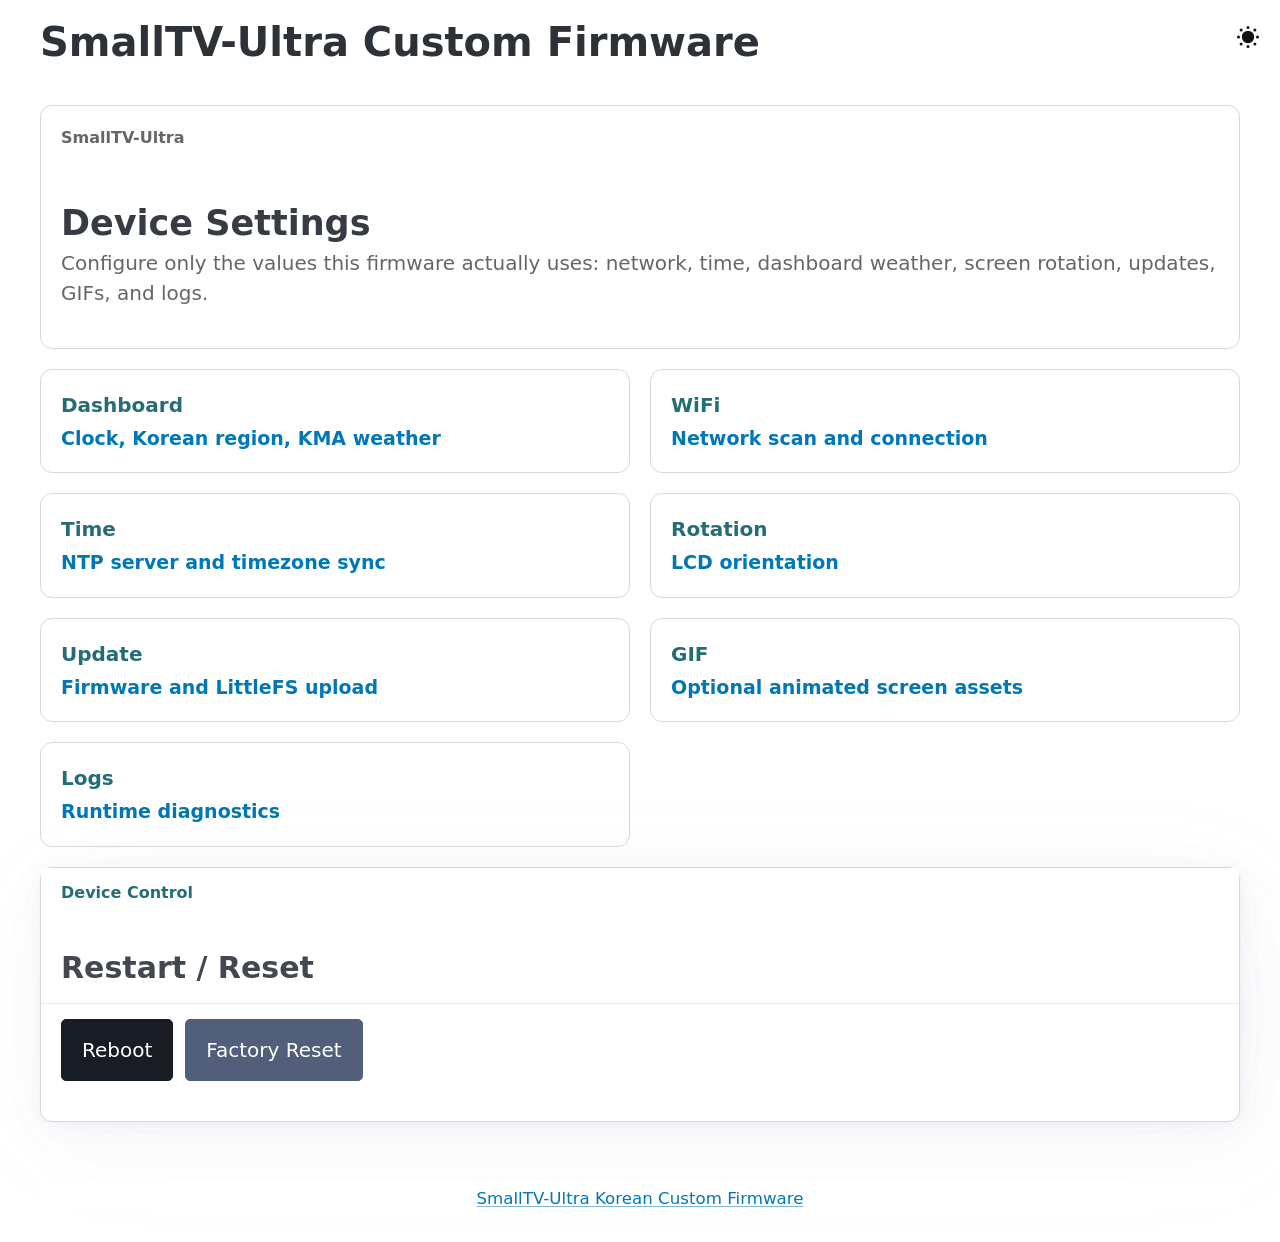
==== data/web/index.html @ e82dcaeb "Polish Korean weather firmware release" ====
<!doctype html>
<html lang="en">
  <head>
    <meta charset="UTF-8" />
    <meta name="viewport" content="width=device-width, initial-scale=1" />
    <title>SmallTV-Ultra Custom Firmware</title>
    <link rel="stylesheet" href="./css/pico.min.css?v=20260601c" />
    <link rel="stylesheet" href="./css/style.css?v=20260601c" />
    <script src="./js/alpinejs.min.js?v=20260601c" defer></script>
    <script src="./js/utils.js?v=20260601c"></script>
    <script src="./js/themeSwitcher.js?v=20260601c"></script>
    <script src="./js/rebootHandler.js?v=20260601c"></script>
    <script src="./js/main.js?v=20260601c"></script>
  </head>
  <body>
    <main class="container app-shell">
      <header id="header-placeholder"></header>

      <section class="settings-page">
        <div class="page-hero">
          <p class="eyebrow">SmallTV-Ultra</p>
          <h2>Device Settings</h2>
          <p>
            Configure only the values this firmware actually uses: network,
            time, dashboard weather, screen rotation, updates, GIFs, and logs.
          </p>
        </div>

        <div class="nav-grid">
          <a class="nav-card" href="./clock.html">
            <span>Dashboard</span>
            <strong>Clock, Korean region, KMA weather</strong>
          </a>
          <a class="nav-card" href="./wifi.html">
            <span>WiFi</span>
            <strong>Network scan and connection</strong>
          </a>
          <a class="nav-card" href="./ntp.html">
            <span>Time</span>
            <strong>NTP server and timezone sync</strong>
          </a>
          <a class="nav-card" href="./rotation.html">
            <span>Rotation</span>
            <strong>LCD orientation</strong>
          </a>
          <a class="nav-card" href="./update.html">
            <span>Update</span>
            <strong>Firmware and LittleFS upload</strong>
          </a>
          <a class="nav-card" href="./gif_upload.html">
            <span>GIF</span>
            <strong>Optional animated screen assets</strong>
          </a>
          <a class="nav-card" href="./logs.html">
            <span>Logs</span>
            <strong>Runtime diagnostics</strong>
          </a>
        </div>

        <article class="setting-card danger-card" x-data="rebootHandler()">
          <header class="card-heading">
            <div>
              <p class="eyebrow">Device Control</p>
              <h3>Restart / Reset</h3>
            </div>
          </header>
          <div class="action-row">
            <button
              class="contrast"
              x-bind:disabled="loading"
              x-on:click="reboot"
            >
              Reboot
            </button>
            <button
              class="secondary"
              x-bind:disabled="loading"
              x-on:click="factoryReset"
            >
              Factory Reset
            </button>
          </div>
          <p x-text="message"></p>
        </article>
      </section>

      <footer id="footer-placeholder"></footer>
    </main>
  </body>
</html>
---- data/web/css/pico.min.css ----
@charset "UTF-8";/*!
 * Pico CSS ✨ v2.1.1 (https://picocss.com)
 * Copyright 2019-2025 - Licensed under MIT
 */:host,:root{--pico-font-family-emoji:"Apple Color Emoji","Segoe UI Emoji","Segoe UI Symbol","Noto Color Emoji";--pico-font-family-sans-serif:system-ui,"Segoe UI",Roboto,Oxygen,Ubuntu,Cantarell,Helvetica,Arial,"Helvetica Neue",sans-serif,var(--pico-font-family-emoji);--pico-font-family-monospace:ui-monospace,SFMono-Regular,"SF Mono",Menlo,Consolas,"Liberation Mono",monospace,var(--pico-font-family-emoji);--pico-font-family:var(--pico-font-family-sans-serif);--pico-line-height:1.5;--pico-font-weight:400;--pico-font-size:100%;--pico-text-underline-offset:0.1rem;--pico-border-radius:0.25rem;--pico-border-width:0.0625rem;--pico-outline-width:0.125rem;--pico-transition:0.2s ease-in-out;--pico-spacing:1rem;--pico-typography-spacing-vertical:1rem;--pico-block-spacing-vertical:var(--pico-spacing);--pico-block-spacing-horizontal:var(--pico-spacing);--pico-grid-column-gap:var(--pico-spacing);--pico-grid-row-gap:var(--pico-spacing);--pico-form-element-spacing-vertical:0.75rem;--pico-form-element-spacing-horizontal:1rem;--pico-group-box-shadow:0 0 0 rgba(0, 0, 0, 0);--pico-group-box-shadow-focus-with-button:0 0 0 var(--pico-outline-width) var(--pico-primary-focus);--pico-group-box-shadow-focus-with-input:0 0 0 0.0625rem var(--pico-form-element-border-color);--pico-modal-overlay-backdrop-filter:blur(0.375rem);--pico-nav-element-spacing-vertical:1rem;--pico-nav-element-spacing-horizontal:0.5rem;--pico-nav-link-spacing-vertical:0.5rem;--pico-nav-link-spacing-horizontal:0.5rem;--pico-nav-breadcrumb-divider:">";--pico-icon-checkbox:url("data:image/svg+xml,%3Csvg xmlns='http://www.w3.org/2000/svg' width='24' height='24' viewBox='0 0 24 24' fill='none' stroke='rgb(255, 255, 255)' stroke-width='4' stroke-linecap='round' stroke-linejoin='round'%3E%3Cpolyline points='20 6 9 17 4 12'%3E%3C/polyline%3E%3C/svg%3E");--pico-icon-minus:url("data:image/svg+xml,%3Csvg xmlns='http://www.w3.org/2000/svg' width='24' height='24' viewBox='0 0 24 24' fill='none' stroke='rgb(255, 255, 255)' stroke-width='4' stroke-linecap='round' stroke-linejoin='round'%3E%3Cline x1='5' y1='12' x2='19' y2='12'%3E%3C/line%3E%3C/svg%3E");--pico-icon-chevron:url("data:image/svg+xml,%3Csvg xmlns='http://www.w3.org/2000/svg' width='24' height='24' viewBox='0 0 24 24' fill='none' stroke='rgb(136, 145, 164)' stroke-width='2' stroke-linecap='round' stroke-linejoin='round'%3E%3Cpolyline points='6 9 12 15 18 9'%3E%3C/polyline%3E%3C/svg%3E");--pico-icon-date:url("data:image/svg+xml,%3Csvg xmlns='http://www.w3.org/2000/svg' width='24' height='24' viewBox='0 0 24 24' fill='none' stroke='rgb(136, 145, 164)' stroke-width='2' stroke-linecap='round' stroke-linejoin='round'%3E%3Crect x='3' y='4' width='18' height='18' rx='2' ry='2'%3E%3C/rect%3E%3Cline x1='16' y1='2' x2='16' y2='6'%3E%3C/line%3E%3Cline x1='8' y1='2' x2='8' y2='6'%3E%3C/line%3E%3Cline x1='3' y1='10' x2='21' y2='10'%3E%3C/line%3E%3C/svg%3E");--pico-icon-time:url("data:image/svg+xml,%3Csvg xmlns='http://www.w3.org/2000/svg' width='24' height='24' viewBox='0 0 24 24' fill='none' stroke='rgb(136, 145, 164)' stroke-width='2' stroke-linecap='round' stroke-linejoin='round'%3E%3Ccircle cx='12' cy='12' r='10'%3E%3C/circle%3E%3Cpolyline points='12 6 12 12 16 14'%3E%3C/polyline%3E%3C/svg%3E");--pico-icon-search:url("data:image/svg+xml,%3Csvg xmlns='http://www.w3.org/2000/svg' width='24' height='24' viewBox='0 0 24 24' fill='none' stroke='rgb(136, 145, 164)' stroke-width='1.5' stroke-linecap='round' stroke-linejoin='round'%3E%3Ccircle cx='11' cy='11' r='8'%3E%3C/circle%3E%3Cline x1='21' y1='21' x2='16.65' y2='16.65'%3E%3C/line%3E%3C/svg%3E");--pico-icon-close:url("data:image/svg+xml,%3Csvg xmlns='http://www.w3.org/2000/svg' width='24' height='24' viewBox='0 0 24 24' fill='none' stroke='rgb(136, 145, 164)' stroke-width='3' stroke-linecap='round' stroke-linejoin='round'%3E%3Cline x1='18' y1='6' x2='6' y2='18'%3E%3C/line%3E%3Cline x1='6' y1='6' x2='18' y2='18'%3E%3C/line%3E%3C/svg%3E");--pico-icon-loading:url("data:image/svg+xml,%3Csvg fill='none' height='24' width='24' viewBox='0 0 24 24' xmlns='http://www.w3.org/2000/svg' %3E%3Cstyle%3E g %7B animation: rotate 2s linear infinite; transform-origin: center center; %7D circle %7B stroke-dasharray: 75,100; stroke-dashoffset: -5; animation: dash 1.5s ease-in-out infinite; stroke-linecap: round; %7D @keyframes rotate %7B 0%25 %7B transform: rotate(0deg); %7D 100%25 %7B transform: rotate(360deg); %7D %7D @keyframes dash %7B 0%25 %7B stroke-dasharray: 1,100; stroke-dashoffset: 0; %7D 50%25 %7B stroke-dasharray: 44.5,100; stroke-dashoffset: -17.5; %7D 100%25 %7B stroke-dasharray: 44.5,100; stroke-dashoffset: -62; %7D %7D %3C/style%3E%3Cg%3E%3Ccircle cx='12' cy='12' r='10' fill='none' stroke='rgb(136, 145, 164)' stroke-width='4' /%3E%3C/g%3E%3C/svg%3E")}@media (min-width:576px){:host,:root{--pico-font-size:106.25%}}@media (min-width:768px){:host,:root{--pico-font-size:112.5%}}@media (min-width:1024px){:host,:root{--pico-font-size:118.75%}}@media (min-width:1280px){:host,:root{--pico-font-size:125%}}@media (min-width:1536px){:host,:root{--pico-font-size:131.25%}}a{--pico-text-decoration:underline}a.contrast,a.secondary{--pico-text-decoration:underline}small{--pico-font-size:0.875em}h1,h2,h3,h4,h5,h6{--pico-font-weight:700}h1{--pico-font-size:2rem;--pico-line-height:1.125;--pico-typography-spacing-top:3rem}h2{--pico-font-size:1.75rem;--pico-line-height:1.15;--pico-typography-spacing-top:2.625rem}h3{--pico-font-size:1.5rem;--pico-line-height:1.175;--pico-typography-spacing-top:2.25rem}h4{--pico-font-size:1.25rem;--pico-line-height:1.2;--pico-typography-spacing-top:1.874rem}h5{--pico-font-size:1.125rem;--pico-line-height:1.225;--pico-typography-spacing-top:1.6875rem}h6{--pico-font-size:1rem;--pico-line-height:1.25;--pico-typography-spacing-top:1.5rem}tfoot td,tfoot th,thead td,thead th{--pico-font-weight:600;--pico-border-width:0.1875rem}code,kbd,pre,samp{--pico-font-family:var(--pico-font-family-monospace)}kbd{--pico-font-weight:bolder}:where(select,textarea),input:not([type=submit],[type=button],[type=reset],[type=checkbox],[type=radio],[type=file]){--pico-outline-width:0.0625rem}[type=search]{--pico-border-radius:5rem}[type=checkbox],[type=radio]{--pico-border-width:0.125rem}[type=checkbox][role=switch]{--pico-border-width:0.1875rem}details.dropdown summary:not([role=button]){--pico-outline-width:0.0625rem}nav details.dropdown summary:focus-visible{--pico-outline-width:0.125rem}[role=search]{--pico-border-radius:5rem}[role=group]:has(button.secondary:focus,[type=submit].secondary:focus,[type=button].secondary:focus,[role=button].secondary:focus),[role=search]:has(button.secondary:focus,[type=submit].secondary:focus,[type=button].secondary:focus,[role=button].secondary:focus){--pico-group-box-shadow-focus-with-button:0 0 0 var(--pico-outline-width) var(--pico-secondary-focus)}[role=group]:has(button.contrast:focus,[type=submit].contrast:focus,[type=button].contrast:focus,[role=button].contrast:focus),[role=search]:has(button.contrast:focus,[type=submit].contrast:focus,[type=button].contrast:focus,[role=button].contrast:focus){--pico-group-box-shadow-focus-with-button:0 0 0 var(--pico-outline-width) var(--pico-contrast-focus)}[role=group] [role=button],[role=group] [type=button],[role=group] [type=submit],[role=group] button,[role=search] [role=button],[role=search] [type=button],[role=search] [type=submit],[role=search] button{--pico-form-element-spacing-horizontal:2rem}details summary[role=button]:not(.outline)::after{filter:brightness(0) invert(1)}[aria-busy=true]:not(input,select,textarea):is(button,[type=submit],[type=button],[type=reset],[role=button]):not(.outline)::before{filter:brightness(0) invert(1)}:host(:not([data-theme=dark])),:root:not([data-theme=dark]),[data-theme=light]{color-scheme:light;--pico-background-color:#fff;--pico-color:#373c44;--pico-text-selection-color:rgba(2, 154, 232, 0.25);--pico-muted-color:#646b79;--pico-muted-border-color:rgb(231, 234, 239.5);--pico-primary:#0172ad;--pico-primary-background:#0172ad;--pico-primary-border:var(--pico-primary-background);--pico-primary-underline:rgba(1, 114, 173, 0.5);--pico-primary-hover:#015887;--pico-primary-hover-background:#02659a;--pico-primary-hover-border:var(--pico-primary-hover-background);--pico-primary-hover-underline:var(--pico-primary-hover);--pico-primary-focus:rgba(2, 154, 232, 0.5);--pico-primary-inverse:#fff;--pico-secondary:#5d6b89;--pico-secondary-background:#525f7a;--pico-secondary-border:var(--pico-secondary-background);--pico-secondary-underline:rgba(93, 107, 137, 0.5);--pico-secondary-hover:#48536b;--pico-secondary-hover-background:#48536b;--pico-secondary-hover-border:var(--pico-secondary-hover-background);--pico-secondary-hover-underline:var(--pico-secondary-hover);--pico-secondary-focus:rgba(93, 107, 137, 0.25);--pico-secondary-inverse:#fff;--pico-contrast:#181c25;--pico-contrast-background:#181c25;--pico-contrast-border:var(--pico-contrast-background);--pico-contrast-underline:rgba(24, 28, 37, 0.5);--pico-contrast-hover:#000;--pico-contrast-hover-background:#000;--pico-contrast-hover-border:var(--pico-contrast-hover-background);--pico-contrast-hover-underline:var(--pico-secondary-hover);--pico-contrast-focus:rgba(93, 107, 137, 0.25);--pico-contrast-inverse:#fff;--pico-box-shadow:0.0145rem 0.029rem 0.174rem rgba(129, 145, 181, 0.01698),0.0335rem 0.067rem 0.402rem rgba(129, 145, 181, 0.024),0.0625rem 0.125rem 0.75rem rgba(129, 145, 181, 0.03),0.1125rem 0.225rem 1.35rem rgba(129, 145, 181, 0.036),0.2085rem 0.417rem 2.502rem rgba(129, 145, 181, 0.04302),0.5rem 1rem 6rem rgba(129, 145, 181, 0.06),0 0 0 0.0625rem rgba(129, 145, 181, 0.015);--pico-h1-color:#2d3138;--pico-h2-color:#373c44;--pico-h3-color:#424751;--pico-h4-color:#4d535e;--pico-h5-color:#5c6370;--pico-h6-color:#646b79;--pico-mark-background-color:rgb(252.5, 230.5, 191.5);--pico-mark-color:#0f1114;--pico-ins-color:rgb(28.5, 105.5, 84);--pico-del-color:rgb(136, 56.5, 53);--pico-blockquote-border-color:var(--pico-muted-border-color);--pico-blockquote-footer-color:var(--pico-muted-color);--pico-button-box-shadow:0 0 0 rgba(0, 0, 0, 0);--pico-button-hover-box-shadow:0 0 0 rgba(0, 0, 0, 0);--pico-table-border-color:var(--pico-muted-border-color);--pico-table-row-stripped-background-color:rgba(111, 120, 135, 0.0375);--pico-code-background-color:rgb(243, 244.5, 246.75);--pico-code-color:#646b79;--pico-code-kbd-background-color:var(--pico-color);--pico-code-kbd-color:var(--pico-background-color);--pico-form-element-background-color:rgb(251, 251.5, 252.25);--pico-form-element-selected-background-color:#dfe3eb;--pico-form-element-border-color:#cfd5e2;--pico-form-element-color:#23262c;--pico-form-element-placeholder-color:var(--pico-muted-color);--pico-form-element-active-background-color:#fff;--pico-form-element-active-border-color:var(--pico-primary-border);--pico-form-element-focus-color:var(--pico-primary-border);--pico-form-element-disabled-opacity:0.5;--pico-form-element-invalid-border-color:rgb(183.5, 105.5, 106.5);--pico-form-element-invalid-active-border-color:rgb(200.25, 79.25, 72.25);--pico-form-element-invalid-focus-color:var(--pico-form-element-invalid-active-border-color);--pico-form-element-valid-border-color:rgb(76, 154.5, 137.5);--pico-form-element-valid-active-border-color:rgb(39, 152.75, 118.75);--pico-form-element-valid-focus-color:var(--pico-form-element-valid-active-border-color);--pico-switch-background-color:#bfc7d9;--pico-switch-checked-background-color:var(--pico-primary-background);--pico-switch-color:#fff;--pico-switch-thumb-box-shadow:0 0 0 rgba(0, 0, 0, 0);--pico-range-border-color:#dfe3eb;--pico-range-active-border-color:#bfc7d9;--pico-range-thumb-border-color:var(--pico-background-color);--pico-range-thumb-color:var(--pico-secondary-background);--pico-range-thumb-active-color:var(--pico-primary-background);--pico-accordion-border-color:var(--pico-muted-border-color);--pico-accordion-active-summary-color:var(--pico-primary-hover);--pico-accordion-close-summary-color:var(--pico-color);--pico-accordion-open-summary-color:var(--pico-muted-color);--pico-card-background-color:var(--pico-background-color);--pico-card-border-color:var(--pico-muted-border-color);--pico-card-box-shadow:var(--pico-box-shadow);--pico-card-sectioning-background-color:rgb(251, 251.5, 252.25);--pico-dropdown-background-color:#fff;--pico-dropdown-border-color:#eff1f4;--pico-dropdown-box-shadow:var(--pico-box-shadow);--pico-dropdown-color:var(--pico-color);--pico-dropdown-hover-background-color:#eff1f4;--pico-loading-spinner-opacity:0.5;--pico-modal-overlay-background-color:rgba(232, 234, 237, 0.75);--pico-progress-background-color:#dfe3eb;--pico-progress-color:var(--pico-primary-background);--pico-tooltip-background-color:var(--pico-contrast-background);--pico-tooltip-color:var(--pico-contrast-inverse);--pico-icon-valid:url("data:image/svg+xml,%3Csvg xmlns='http://www.w3.org/2000/svg' width='24' height='24' viewBox='0 0 24 24' fill='none' stroke='rgb(76, 154.5, 137.5)' stroke-width='2' stroke-linecap='round' stroke-linejoin='round'%3E%3Cpolyline points='20 6 9 17 4 12'%3E%3C/polyline%3E%3C/svg%3E");--pico-icon-invalid:url("data:image/svg+xml,%3Csvg xmlns='http://www.w3.org/2000/svg' width='24' height='24' viewBox='0 0 24 24' fill='none' stroke='rgb(200.25, 79.25, 72.25)' stroke-width='2' stroke-linecap='round' stroke-linejoin='round'%3E%3Ccircle cx='12' cy='12' r='10'%3E%3C/circle%3E%3Cline x1='12' y1='8' x2='12' y2='12'%3E%3C/line%3E%3Cline x1='12' y1='16' x2='12.01' y2='16'%3E%3C/line%3E%3C/svg%3E")}:host(:not([data-theme=dark])) input:is([type=submit],[type=button],[type=reset],[type=checkbox],[type=radio],[type=file]),:root:not([data-theme=dark]) input:is([type=submit],[type=button],[type=reset],[type=checkbox],[type=radio],[type=file]),[data-theme=light] input:is([type=submit],[type=button],[type=reset],[type=checkbox],[type=radio],[type=file]){--pico-form-element-focus-color:var(--pico-primary-focus)}@media only screen and (prefers-color-scheme:dark){:host(:not([data-theme])),:root:not([data-theme]){color-scheme:dark;--pico-background-color:rgb(19, 22.5, 30.5);--pico-color:#c2c7d0;--pico-text-selection-color:rgba(1, 170, 255, 0.1875);--pico-muted-color:#7b8495;--pico-muted-border-color:#202632;--pico-primary:#01aaff;--pico-primary-background:#0172ad;--pico-primary-border:var(--pico-primary-background);--pico-primary-underline:rgba(1, 170, 255, 0.5);--pico-primary-hover:#79c0ff;--pico-primary-hover-background:#017fc0;--pico-primary-hover-border:var(--pico-primary-hover-background);--pico-primary-hover-underline:var(--pico-primary-hover);--pico-primary-focus:rgba(1, 170, 255, 0.375);--pico-primary-inverse:#fff;--pico-secondary:#969eaf;--pico-secondary-background:#525f7a;--pico-secondary-border:var(--pico-secondary-background);--pico-secondary-underline:rgba(150, 158, 175, 0.5);--pico-secondary-hover:#b3b9c5;--pico-secondary-hover-background:#5d6b89;--pico-secondary-hover-border:var(--pico-secondary-hover-background);--pico-secondary-hover-underline:var(--pico-secondary-hover);--pico-secondary-focus:rgba(144, 158, 190, 0.25);--pico-secondary-inverse:#fff;--pico-contrast:#dfe3eb;--pico-contrast-background:#eff1f4;--pico-contrast-border:var(--pico-contrast-background);--pico-contrast-underline:rgba(223, 227, 235, 0.5);--pico-contrast-hover:#fff;--pico-contrast-hover-background:#fff;--pico-contrast-hover-border:var(--pico-contrast-hover-background);--pico-contrast-hover-underline:var(--pico-contrast-hover);--pico-contrast-focus:rgba(207, 213, 226, 0.25);--pico-contrast-inverse:#000;--pico-box-shadow:0.0145rem 0.029rem 0.174rem rgba(7, 8.5, 12, 0.01698),0.0335rem 0.067rem 0.402rem rgba(7, 8.5, 12, 0.024),0.0625rem 0.125rem 0.75rem rgba(7, 8.5, 12, 0.03),0.1125rem 0.225rem 1.35rem rgba(7, 8.5, 12, 0.036),0.2085rem 0.417rem 2.502rem rgba(7, 8.5, 12, 0.04302),0.5rem 1rem 6rem rgba(7, 8.5, 12, 0.06),0 0 0 0.0625rem rgba(7, 8.5, 12, 0.015);--pico-h1-color:#f0f1f3;--pico-h2-color:#e0e3e7;--pico-h3-color:#c2c7d0;--pico-h4-color:#b3b9c5;--pico-h5-color:#a4acba;--pico-h6-color:#8891a4;--pico-mark-background-color:#014063;--pico-mark-color:#fff;--pico-ins-color:#62af9a;--pico-del-color:rgb(205.5, 126, 123);--pico-blockquote-border-color:var(--pico-muted-border-color);--pico-blockquote-footer-color:var(--pico-muted-color);--pico-button-box-shadow:0 0 0 rgba(0, 0, 0, 0);--pico-button-hover-box-shadow:0 0 0 rgba(0, 0, 0, 0);--pico-table-border-color:var(--pico-muted-border-color);--pico-table-row-stripped-background-color:rgba(111, 120, 135, 0.0375);--pico-code-background-color:rgb(26, 30.5, 40.25);--pico-code-color:#8891a4;--pico-code-kbd-background-color:var(--pico-color);--pico-code-kbd-color:var(--pico-background-color);--pico-form-element-background-color:rgb(28, 33, 43.5);--pico-form-element-selected-background-color:#2a3140;--pico-form-element-border-color:#2a3140;--pico-form-element-color:#e0e3e7;--pico-form-element-placeholder-color:#8891a4;--pico-form-element-active-background-color:rgb(26, 30.5, 40.25);--pico-form-element-active-border-color:var(--pico-primary-border);--pico-form-element-focus-color:var(--pico-primary-border);--pico-form-element-disabled-opacity:0.5;--pico-form-element-invalid-border-color:rgb(149.5, 74, 80);--pico-form-element-invalid-active-border-color:rgb(183.25, 63.5, 59);--pico-form-element-invalid-focus-color:var(--pico-form-element-invalid-active-border-color);--pico-form-element-valid-border-color:#2a7b6f;--pico-form-element-valid-active-border-color:rgb(22, 137, 105.5);--pico-form-element-valid-focus-color:var(--pico-form-element-valid-active-border-color);--pico-switch-background-color:#333c4e;--pico-switch-checked-background-color:var(--pico-primary-background);--pico-switch-color:#fff;--pico-switch-thumb-box-shadow:0 0 0 rgba(0, 0, 0, 0);--pico-range-border-color:#202632;--pico-range-active-border-color:#2a3140;--pico-range-thumb-border-color:var(--pico-background-color);--pico-range-thumb-color:var(--pico-secondary-background);--pico-range-thumb-active-color:var(--pico-primary-background);--pico-accordion-border-color:var(--pico-muted-border-color);--pico-accordion-active-summary-color:var(--pico-primary-hover);--pico-accordion-close-summary-color:var(--pico-color);--pico-accordion-open-summary-color:var(--pico-muted-color);--pico-card-background-color:#181c25;--pico-card-border-color:var(--pico-card-background-color);--pico-card-box-shadow:var(--pico-box-shadow);--pico-card-sectioning-background-color:rgb(26, 30.5, 40.25);--pico-dropdown-background-color:#181c25;--pico-dropdown-border-color:#202632;--pico-dropdown-box-shadow:var(--pico-box-shadow);--pico-dropdown-color:var(--pico-color);--pico-dropdown-hover-background-color:#202632;--pico-loading-spinner-opacity:0.5;--pico-modal-overlay-background-color:rgba(7.5, 8.5, 10, 0.75);--pico-progress-background-color:#202632;--pico-progress-color:var(--pico-primary-background);--pico-tooltip-background-color:var(--pico-contrast-background);--pico-tooltip-color:var(--pico-contrast-inverse);--pico-icon-valid:url("data:image/svg+xml,%3Csvg xmlns='http://www.w3.org/2000/svg' width='24' height='24' viewBox='0 0 24 24' fill='none' stroke='rgb(42, 123, 111)' stroke-width='2' stroke-linecap='round' stroke-linejoin='round'%3E%3Cpolyline points='20 6 9 17 4 12'%3E%3C/polyline%3E%3C/svg%3E");--pico-icon-invalid:url("data:image/svg+xml,%3Csvg xmlns='http://www.w3.org/2000/svg' width='24' height='24' viewBox='0 0 24 24' fill='none' stroke='rgb(149.5, 74, 80)' stroke-width='2' stroke-linecap='round' stroke-linejoin='round'%3E%3Ccircle cx='12' cy='12' r='10'%3E%3C/circle%3E%3Cline x1='12' y1='8' x2='12' y2='12'%3E%3C/line%3E%3Cline x1='12' y1='16' x2='12.01' y2='16'%3E%3C/line%3E%3C/svg%3E")}:host(:not([data-theme])) input:is([type=submit],[type=button],[type=reset],[type=checkbox],[type=radio],[type=file]),:root:not([data-theme]) input:is([type=submit],[type=button],[type=reset],[type=checkbox],[type=radio],[type=file]){--pico-form-element-focus-color:var(--pico-primary-focus)}:host(:not([data-theme])) details summary[role=button].contrast:not(.outline)::after,:root:not([data-theme]) details summary[role=button].contrast:not(.outline)::after{filter:brightness(0)}:host(:not([data-theme])) [aria-busy=true]:not(input,select,textarea).contrast:is(button,[type=submit],[type=button],[type=reset],[role=button]):not(.outline)::before,:root:not([data-theme]) [aria-busy=true]:not(input,select,textarea).contrast:is(button,[type=submit],[type=button],[type=reset],[role=button]):not(.outline)::before{filter:brightness(0)}}[data-theme=dark]{color-scheme:dark;--pico-background-color:rgb(19, 22.5, 30.5);--pico-color:#c2c7d0;--pico-text-selection-color:rgba(1, 170, 255, 0.1875);--pico-muted-color:#7b8495;--pico-muted-border-color:#202632;--pico-primary:#01aaff;--pico-primary-background:#0172ad;--pico-primary-border:var(--pico-primary-background);--pico-primary-underline:rgba(1, 170, 255, 0.5);--pico-primary-hover:#79c0ff;--pico-primary-hover-background:#017fc0;--pico-primary-hover-border:var(--pico-primary-hover-background);--pico-primary-hover-underline:var(--pico-primary-hover);--pico-primary-focus:rgba(1, 170, 255, 0.375);--pico-primary-inverse:#fff;--pico-secondary:#969eaf;--pico-secondary-background:#525f7a;--pico-secondary-border:var(--pico-secondary-background);--pico-secondary-underline:rgba(150, 158, 175, 0.5);--pico-secondary-hover:#b3b9c5;--pico-secondary-hover-background:#5d6b89;--pico-secondary-hover-border:var(--pico-secondary-hover-background);--pico-secondary-hover-underline:var(--pico-secondary-hover);--pico-secondary-focus:rgba(144, 158, 190, 0.25);--pico-secondary-inverse:#fff;--pico-contrast:#dfe3eb;--pico-contrast-background:#eff1f4;--pico-contrast-border:var(--pico-contrast-background);--pico-contrast-underline:rgba(223, 227, 235, 0.5);--pico-contrast-hover:#fff;--pico-contrast-hover-background:#fff;--pico-contrast-hover-border:var(--pico-contrast-hover-background);--pico-contrast-hover-underline:var(--pico-contrast-hover);--pico-contrast-focus:rgba(207, 213, 226, 0.25);--pico-contrast-inverse:#000;--pico-box-shadow:0.0145rem 0.029rem 0.174rem rgba(7, 8.5, 12, 0.01698),0.0335rem 0.067rem 0.402rem rgba(7, 8.5, 12, 0.024),0.0625rem 0.125rem 0.75rem rgba(7, 8.5, 12, 0.03),0.1125rem 0.225rem 1.35rem rgba(7, 8.5, 12, 0.036),0.2085rem 0.417rem 2.502rem rgba(7, 8.5, 12, 0.04302),0.5rem 1rem 6rem rgba(7, 8.5, 12, 0.06),0 0 0 0.0625rem rgba(7, 8.5, 12, 0.015);--pico-h1-color:#f0f1f3;--pico-h2-color:#e0e3e7;--pico-h3-color:#c2c7d0;--pico-h4-color:#b3b9c5;--pico-h5-color:#a4acba;--pico-h6-color:#8891a4;--pico-mark-background-color:#014063;--pico-mark-color:#fff;--pico-ins-color:#62af9a;--pico-del-color:rgb(205.5, 126, 123);--pico-blockquote-border-color:var(--pico-muted-border-color);--pico-blockquote-footer-color:var(--pico-muted-color);--pico-button-box-shadow:0 0 0 rgba(0, 0, 0, 0);--pico-button-hover-box-shadow:0 0 0 rgba(0, 0, 0, 0);--pico-table-border-color:var(--pico-muted-border-color);--pico-table-row-stripped-background-color:rgba(111, 120, 135, 0.0375);--pico-code-background-color:rgb(26, 30.5, 40.25);--pico-code-color:#8891a4;--pico-code-kbd-background-color:var(--pico-color);--pico-code-kbd-color:var(--pico-background-color);--pico-form-element-background-color:rgb(28, 33, 43.5);--pico-form-element-selected-background-color:#2a3140;--pico-form-element-border-color:#2a3140;--pico-form-element-color:#e0e3e7;--pico-form-element-placeholder-color:#8891a4;--pico-form-element-active-background-color:rgb(26, 30.5, 40.25);--pico-form-element-active-border-color:var(--pico-primary-border);--pico-form-element-focus-color:var(--pico-primary-border);--pico-form-element-disabled-opacity:0.5;--pico-form-element-invalid-border-color:rgb(149.5, 74, 80);--pico-form-element-invalid-active-border-color:rgb(183.25, 63.5, 59);--pico-form-element-invalid-focus-color:var(--pico-form-element-invalid-active-border-color);--pico-form-element-valid-border-color:#2a7b6f;--pico-form-element-valid-active-border-color:rgb(22, 137, 105.5);--pico-form-element-valid-focus-color:var(--pico-form-element-valid-active-border-color);--pico-switch-background-color:#333c4e;--pico-switch-checked-background-color:var(--pico-primary-background);--pico-switch-color:#fff;--pico-switch-thumb-box-shadow:0 0 0 rgba(0, 0, 0, 0);--pico-range-border-color:#202632;--pico-range-active-border-color:#2a3140;--pico-range-thumb-border-color:var(--pico-background-color);--pico-range-thumb-color:var(--pico-secondary-background);--pico-range-thumb-active-color:var(--pico-primary-background);--pico-accordion-border-color:var(--pico-muted-border-color);--pico-accordion-active-summary-color:var(--pico-primary-hover);--pico-accordion-close-summary-color:var(--pico-color);--pico-accordion-open-summary-color:var(--pico-muted-color);--pico-card-background-color:#181c25;--pico-card-border-color:var(--pico-card-background-color);--pico-card-box-shadow:var(--pico-box-shadow);--pico-card-sectioning-background-color:rgb(26, 30.5, 40.25);--pico-dropdown-background-color:#181c25;--pico-dropdown-border-color:#202632;--pico-dropdown-box-shadow:var(--pico-box-shadow);--pico-dropdown-color:var(--pico-color);--pico-dropdown-hover-background-color:#202632;--pico-loading-spinner-opacity:0.5;--pico-modal-overlay-background-color:rgba(7.5, 8.5, 10, 0.75);--pico-progress-background-color:#202632;--pico-progress-color:var(--pico-primary-background);--pico-tooltip-background-color:var(--pico-contrast-background);--pico-tooltip-color:var(--pico-contrast-inverse);--pico-icon-valid:url("data:image/svg+xml,%3Csvg xmlns='http://www.w3.org/2000/svg' width='24' height='24' viewBox='0 0 24 24' fill='none' stroke='rgb(42, 123, 111)' stroke-width='2' stroke-linecap='round' stroke-linejoin='round'%3E%3Cpolyline points='20 6 9 17 4 12'%3E%3C/polyline%3E%3C/svg%3E");--pico-icon-invalid:url("data:image/svg+xml,%3Csvg xmlns='http://www.w3.org/2000/svg' width='24' height='24' viewBox='0 0 24 24' fill='none' stroke='rgb(149.5, 74, 80)' stroke-width='2' stroke-linecap='round' stroke-linejoin='round'%3E%3Ccircle cx='12' cy='12' r='10'%3E%3C/circle%3E%3Cline x1='12' y1='8' x2='12' y2='12'%3E%3C/line%3E%3Cline x1='12' y1='16' x2='12.01' y2='16'%3E%3C/line%3E%3C/svg%3E")}[data-theme=dark] input:is([type=submit],[type=button],[type=reset],[type=checkbox],[type=radio],[type=file]){--pico-form-element-focus-color:var(--pico-primary-focus)}[data-theme=dark] details summary[role=button].contrast:not(.outline)::after{filter:brightness(0)}[data-theme=dark] [aria-busy=true]:not(input,select,textarea).contrast:is(button,[type=submit],[type=button],[type=reset],[role=button]):not(.outline)::before{filter:brightness(0)}[type=checkbox],[type=radio],[type=range],progress{accent-color:var(--pico-primary)}*,::after,::before{box-sizing:border-box;background-repeat:no-repeat}::after,::before{text-decoration:inherit;vertical-align:inherit}:where(:host),:where(:root){-webkit-tap-highlight-color:transparent;-webkit-text-size-adjust:100%;-moz-text-size-adjust:100%;text-size-adjust:100%;background-color:var(--pico-background-color);color:var(--pico-color);font-weight:var(--pico-font-weight);font-size:var(--pico-font-size);line-height:var(--pico-line-height);font-family:var(--pico-font-family);text-underline-offset:var(--pico-text-underline-offset);text-rendering:optimizeLegibility;overflow-wrap:break-word;-moz-tab-size:4;-o-tab-size:4;tab-size:4}body{width:100%;margin:0}main{display:block}body>footer,body>header,body>main{padding-block:var(--pico-block-spacing-vertical)}section{margin-bottom:var(--pico-block-spacing-vertical)}.container,.container-fluid{width:100%;margin-right:auto;margin-left:auto;padding-right:var(--pico-spacing);padding-left:var(--pico-spacing)}@media (min-width:576px){.container{max-width:510px;padding-right:0;padding-left:0}}@media (min-width:768px){.container{max-width:700px}}@media (min-width:1024px){.container{max-width:950px}}@media (min-width:1280px){.container{max-width:1200px}}@media (min-width:1536px){.container{max-width:1450px}}.grid{grid-column-gap:var(--pico-grid-column-gap);grid-row-gap:var(--pico-grid-row-gap);display:grid;grid-template-columns:1fr}@media (min-width:768px){.grid{grid-template-columns:repeat(auto-fit,minmax(0%,1fr))}}.grid>*{min-width:0}.overflow-auto{overflow:auto}b,strong{font-weight:bolder}sub,sup{position:relative;font-size:.75em;line-height:0;vertical-align:baseline}sub{bottom:-.25em}sup{top:-.5em}address,blockquote,dl,ol,p,pre,table,ul{margin-top:0;margin-bottom:var(--pico-typography-spacing-vertical);color:var(--pico-color);font-style:normal;font-weight:var(--pico-font-weight)}h1,h2,h3,h4,h5,h6{margin-top:0;margin-bottom:var(--pico-typography-spacing-vertical);color:var(--pico-color);font-weight:var(--pico-font-weight);font-size:var(--pico-font-size);line-height:var(--pico-line-height);font-family:var(--pico-font-family)}h1{--pico-color:var(--pico-h1-color)}h2{--pico-color:var(--pico-h2-color)}h3{--pico-color:var(--pico-h3-color)}h4{--pico-color:var(--pico-h4-color)}h5{--pico-color:var(--pico-h5-color)}h6{--pico-color:var(--pico-h6-color)}:where(article,address,blockquote,dl,figure,form,ol,p,pre,table,ul)~:is(h1,h2,h3,h4,h5,h6){margin-top:var(--pico-typography-spacing-top)}p{margin-bottom:var(--pico-typography-spacing-vertical)}hgroup{margin-bottom:var(--pico-typography-spacing-vertical)}hgroup>*{margin-top:0;margin-bottom:0}hgroup>:not(:first-child):last-child{--pico-color:var(--pico-muted-color);--pico-font-weight:unset;font-size:1rem}:where(ol,ul) li{margin-bottom:calc(var(--pico-typography-spacing-vertical) * .25)}:where(dl,ol,ul) :where(dl,ol,ul){margin:0;margin-top:calc(var(--pico-typography-spacing-vertical) * .25)}ul li{list-style:square}mark{padding:.125rem .25rem;background-color:var(--pico-mark-background-color);color:var(--pico-mark-color);vertical-align:baseline}blockquote{display:block;margin:var(--pico-typography-spacing-vertical) 0;padding:var(--pico-spacing);border-right:none;border-left:.25rem solid var(--pico-blockquote-border-color);border-inline-start:0.25rem solid var(--pico-blockquote-border-color);border-inline-end:none}blockquote footer{margin-top:calc(var(--pico-typography-spacing-vertical) * .5);color:var(--pico-blockquote-footer-color)}abbr[title]{border-bottom:1px dotted;text-decoration:none;cursor:help}ins{color:var(--pico-ins-color);text-decoration:none}del{color:var(--pico-del-color)}::-moz-selection{background-color:var(--pico-text-selection-color)}::selection{background-color:var(--pico-text-selection-color)}:where(a:not([role=button])),[role=link]{--pico-color:var(--pico-primary);--pico-background-color:transparent;--pico-underline:var(--pico-primary-underline);outline:0;background-color:var(--pico-background-color);color:var(--pico-color);-webkit-text-decoration:var(--pico-text-decoration);text-decoration:var(--pico-text-decoration);text-decoration-color:var(--pico-underline);text-underline-offset:0.125em;transition:background-color var(--pico-transition),color var(--pico-transition),box-shadow var(--pico-transition),-webkit-text-decoration var(--pico-transition);transition:background-color var(--pico-transition),color var(--pico-transition),text-decoration var(--pico-transition),box-shadow var(--pico-transition);transition:background-color var(--pico-transition),color var(--pico-transition),text-decoration var(--pico-transition),box-shadow var(--pico-transition),-webkit-text-decoration var(--pico-transition)}:where(a:not([role=button])):is([aria-current]:not([aria-current=false]),:hover,:active,:focus),[role=link]:is([aria-current]:not([aria-current=false]),:hover,:active,:focus){--pico-color:var(--pico-primary-hover);--pico-underline:var(--pico-primary-hover-underline);--pico-text-decoration:underline}:where(a:not([role=button])):focus-visible,[role=link]:focus-visible{box-shadow:0 0 0 var(--pico-outline-width) var(--pico-primary-focus)}:where(a:not([role=button])).secondary,[role=link].secondary{--pico-color:var(--pico-secondary);--pico-underline:var(--pico-secondary-underline)}:where(a:not([role=button])).secondary:is([aria-current]:not([aria-current=false]),:hover,:active,:focus),[role=link].secondary:is([aria-current]:not([aria-current=false]),:hover,:active,:focus){--pico-color:var(--pico-secondary-hover);--pico-underline:var(--pico-secondary-hover-underline)}:where(a:not([role=button])).contrast,[role=link].contrast{--pico-color:var(--pico-contrast);--pico-underline:var(--pico-contrast-underline)}:where(a:not([role=button])).contrast:is([aria-current]:not([aria-current=false]),:hover,:active,:focus),[role=link].contrast:is([aria-current]:not([aria-current=false]),:hover,:active,:focus){--pico-color:var(--pico-contrast-hover);--pico-underline:var(--pico-contrast-hover-underline)}a[role=button]{display:inline-block}button{margin:0;overflow:visible;font-family:inherit;text-transform:none}[type=button],[type=reset],[type=submit],button{-webkit-appearance:button}[role=button],[type=button],[type=file]::file-selector-button,[type=reset],[type=submit],button{--pico-background-color:var(--pico-primary-background);--pico-border-color:var(--pico-primary-border);--pico-color:var(--pico-primary-inverse);--pico-box-shadow:var(--pico-button-box-shadow, 0 0 0 rgba(0, 0, 0, 0));padding:var(--pico-form-element-spacing-vertical) var(--pico-form-element-spacing-horizontal);border:var(--pico-border-width) solid var(--pico-border-color);border-radius:var(--pico-border-radius);outline:0;background-color:var(--pico-background-color);box-shadow:var(--pico-box-shadow);color:var(--pico-color);font-weight:var(--pico-font-weight);font-size:1rem;line-height:var(--pico-line-height);text-align:center;text-decoration:none;cursor:pointer;-webkit-user-select:none;-moz-user-select:none;user-select:none;transition:background-color var(--pico-transition),border-color var(--pico-transition),color var(--pico-transition),box-shadow var(--pico-transition)}[role=button]:is(:hover,:active,:focus),[role=button]:is([aria-current]:not([aria-current=false])),[type=button]:is(:hover,:active,:focus),[type=button]:is([aria-current]:not([aria-current=false])),[type=file]::file-selector-button:is(:hover,:active,:focus),[type=file]::file-selector-button:is([aria-current]:not([aria-current=false])),[type=reset]:is(:hover,:active,:focus),[type=reset]:is([aria-current]:not([aria-current=false])),[type=submit]:is(:hover,:active,:focus),[type=submit]:is([aria-current]:not([aria-current=false])),button:is(:hover,:active,:focus),button:is([aria-current]:not([aria-current=false])){--pico-background-color:var(--pico-primary-hover-background);--pico-border-color:var(--pico-primary-hover-border);--pico-box-shadow:var(--pico-button-hover-box-shadow, 0 0 0 rgba(0, 0, 0, 0));--pico-color:var(--pico-primary-inverse)}[role=button]:focus,[role=button]:is([aria-current]:not([aria-current=false])):focus,[type=button]:focus,[type=button]:is([aria-current]:not([aria-current=false])):focus,[type=file]::file-selector-button:focus,[type=file]::file-selector-button:is([aria-current]:not([aria-current=false])):focus,[type=reset]:focus,[type=reset]:is([aria-current]:not([aria-current=false])):focus,[type=submit]:focus,[type=submit]:is([aria-current]:not([aria-current=false])):focus,button:focus,button:is([aria-current]:not([aria-current=false])):focus{--pico-box-shadow:var(--pico-button-hover-box-shadow, 0 0 0 rgba(0, 0, 0, 0)),0 0 0 var(--pico-outline-width) var(--pico-primary-focus)}[type=button],[type=reset],[type=submit]{margin-bottom:var(--pico-spacing)}:is(button,[type=submit],[type=button],[role=button]).secondary,[type=file]::file-selector-button,[type=reset]{--pico-background-color:var(--pico-secondary-background);--pico-border-color:var(--pico-secondary-border);--pico-color:var(--pico-secondary-inverse);cursor:pointer}:is(button,[type=submit],[type=button],[role=button]).secondary:is([aria-current]:not([aria-current=false]),:hover,:active,:focus),[type=file]::file-selector-button:is([aria-current]:not([aria-current=false]),:hover,:active,:focus),[type=reset]:is([aria-current]:not([aria-current=false]),:hover,:active,:focus){--pico-background-color:var(--pico-secondary-hover-background);--pico-border-color:var(--pico-secondary-hover-border);--pico-color:var(--pico-secondary-inverse)}:is(button,[type=submit],[type=button],[role=button]).secondary:focus,:is(button,[type=submit],[type=button],[role=button]).secondary:is([aria-current]:not([aria-current=false])):focus,[type=file]::file-selector-button:focus,[type=file]::file-selector-button:is([aria-current]:not([aria-current=false])):focus,[type=reset]:focus,[type=reset]:is([aria-current]:not([aria-current=false])):focus{--pico-box-shadow:var(--pico-button-hover-box-shadow, 0 0 0 rgba(0, 0, 0, 0)),0 0 0 var(--pico-outline-width) var(--pico-secondary-focus)}:is(button,[type=submit],[type=button],[role=button]).contrast{--pico-background-color:var(--pico-contrast-background);--pico-border-color:var(--pico-contrast-border);--pico-color:var(--pico-contrast-inverse)}:is(button,[type=submit],[type=button],[role=button]).contrast:is([aria-current]:not([aria-current=false]),:hover,:active,:focus){--pico-background-color:var(--pico-contrast-hover-background);--pico-border-color:var(--pico-contrast-hover-border);--pico-color:var(--pico-contrast-inverse)}:is(button,[type=submit],[type=button],[role=button]).contrast:focus,:is(button,[type=submit],[type=button],[role=button]).contrast:is([aria-current]:not([aria-current=false])):focus{--pico-box-shadow:var(--pico-button-hover-box-shadow, 0 0 0 rgba(0, 0, 0, 0)),0 0 0 var(--pico-outline-width) var(--pico-contrast-focus)}:is(button,[type=submit],[type=button],[role=button]).outline,[type=reset].outline{--pico-background-color:transparent;--pico-color:var(--pico-primary);--pico-border-color:var(--pico-primary)}:is(button,[type=submit],[type=button],[role=button]).outline:is([aria-current]:not([aria-current=false]),:hover,:active,:focus),[type=reset].outline:is([aria-current]:not([aria-current=false]),:hover,:active,:focus){--pico-background-color:transparent;--pico-color:var(--pico-primary-hover);--pico-border-color:var(--pico-primary-hover)}:is(button,[type=submit],[type=button],[role=button]).outline.secondary,[type=reset].outline{--pico-color:var(--pico-secondary);--pico-border-color:var(--pico-secondary)}:is(button,[type=submit],[type=button],[role=button]).outline.secondary:is([aria-current]:not([aria-current=false]),:hover,:active,:focus),[type=reset].outline:is([aria-current]:not([aria-current=false]),:hover,:active,:focus){--pico-color:var(--pico-secondary-hover);--pico-border-color:var(--pico-secondary-hover)}:is(button,[type=submit],[type=button],[role=button]).outline.contrast{--pico-color:var(--pico-contrast);--pico-border-color:var(--pico-contrast)}:is(button,[type=submit],[type=button],[role=button]).outline.contrast:is([aria-current]:not([aria-current=false]),:hover,:active,:focus){--pico-color:var(--pico-contrast-hover);--pico-border-color:var(--pico-contrast-hover)}:where(button,[type=submit],[type=reset],[type=button],[role=button])[disabled],:where(fieldset[disabled]) :is(button,[type=submit],[type=button],[type=reset],[role=button]){opacity:.5;pointer-events:none}:where(table){width:100%;border-collapse:collapse;border-spacing:0;text-indent:0}td,th{padding:calc(var(--pico-spacing)/ 2) var(--pico-spacing);border-bottom:var(--pico-border-width) solid var(--pico-table-border-color);background-color:var(--pico-background-color);color:var(--pico-color);font-weight:var(--pico-font-weight);text-align:left;text-align:start}tfoot td,tfoot th{border-top:var(--pico-border-width) solid var(--pico-table-border-color);border-bottom:0}table.striped tbody tr:nth-child(odd) td,table.striped tbody tr:nth-child(odd) th{background-color:var(--pico-table-row-stripped-background-color)}:where(audio,canvas,iframe,img,svg,video){vertical-align:middle}audio,video{display:inline-block}audio:not([controls]){display:none;height:0}:where(iframe){border-style:none}img{max-width:100%;height:auto;border-style:none}:where(svg:not([fill])){fill:currentColor}svg:not(:host),svg:not(:root){overflow:hidden}code,kbd,pre,samp{font-size:.875em;font-family:var(--pico-font-family)}pre code,pre samp{font-size:inherit;font-family:inherit}pre{-ms-overflow-style:scrollbar;overflow:auto}code,kbd,pre,samp{border-radius:var(--pico-border-radius);background:var(--pico-code-background-color);color:var(--pico-code-color);font-weight:var(--pico-font-weight);line-height:initial}code,kbd,samp{display:inline-block;padding:.375rem}pre{display:block;margin-bottom:var(--pico-spacing);overflow-x:auto}pre>code,pre>samp{display:block;padding:var(--pico-spacing);background:0 0;line-height:var(--pico-line-height)}kbd{background-color:var(--pico-code-kbd-background-color);color:var(--pico-code-kbd-color);vertical-align:baseline}figure{display:block;margin:0;padding:0}figure figcaption{padding:calc(var(--pico-spacing) * .5) 0;color:var(--pico-muted-color)}hr{height:0;margin:var(--pico-typography-spacing-vertical) 0;border:0;border-top:1px solid var(--pico-muted-border-color);color:inherit}[hidden],template{display:none!important}canvas{display:inline-block}input,optgroup,select,textarea{margin:0;font-size:1rem;line-height:var(--pico-line-height);font-family:inherit;letter-spacing:inherit}input{overflow:visible}select{text-transform:none}legend{max-width:100%;padding:0;color:inherit;white-space:normal}textarea{overflow:auto}[type=checkbox],[type=radio]{padding:0}::-webkit-inner-spin-button,::-webkit-outer-spin-button{height:auto}[type=search]{-webkit-appearance:textfield;outline-offset:-2px}[type=search]::-webkit-search-decoration{-webkit-appearance:none}::-webkit-file-upload-button{-webkit-appearance:button;font:inherit}::-moz-focus-inner{padding:0;border-style:none}:-moz-focusring{outline:0}:-moz-ui-invalid{box-shadow:none}::-ms-expand{display:none}[type=file],[type=range]{padding:0;border-width:0}input:not([type=checkbox],[type=radio],[type=range]){height:calc(1rem * var(--pico-line-height) + var(--pico-form-element-spacing-vertical) * 2 + var(--pico-border-width) * 2)}fieldset{width:100%;margin:0;margin-bottom:var(--pico-spacing);padding:0;border:0}fieldset legend,label{display:block;margin-bottom:calc(var(--pico-spacing) * .375);color:var(--pico-color);font-weight:var(--pico-form-label-font-weight,var(--pico-font-weight))}fieldset legend{margin-bottom:calc(var(--pico-spacing) * .5)}button[type=submit],input:not([type=checkbox],[type=radio]),select,textarea{width:100%}input:not([type=checkbox],[type=radio],[type=range],[type=file]),select,textarea{-webkit-appearance:none;-moz-appearance:none;appearance:none;padding:var(--pico-form-element-spacing-vertical) var(--pico-form-element-spacing-horizontal)}input,select,textarea{--pico-background-color:var(--pico-form-element-background-color);--pico-border-color:var(--pico-form-element-border-color);--pico-color:var(--pico-form-element-color);--pico-box-shadow:none;border:var(--pico-border-width) solid var(--pico-border-color);border-radius:var(--pico-border-radius);outline:0;background-color:var(--pico-background-color);box-shadow:var(--pico-box-shadow);color:var(--pico-color);font-weight:var(--pico-font-weight);transition:background-color var(--pico-transition),border-color var(--pico-transition),color var(--pico-transition),box-shadow var(--pico-transition)}:where(select,textarea):not([readonly]):is(:active,:focus),input:not([type=submit],[type=button],[type=reset],[type=checkbox],[type=radio],[readonly]):is(:active,:focus){--pico-background-color:var(--pico-form-element-active-background-color)}:where(select,textarea):not([readonly]):is(:active,:focus),input:not([type=submit],[type=button],[type=reset],[role=switch],[readonly]):is(:active,:focus){--pico-border-color:var(--pico-form-element-active-border-color)}:where(select,textarea):not([readonly]):focus,input:not([type=submit],[type=button],[type=reset],[type=range],[type=file],[readonly]):focus{--pico-box-shadow:0 0 0 var(--pico-outline-width) var(--pico-form-element-focus-color)}:where(fieldset[disabled]) :is(input:not([type=submit],[type=button],[type=reset]),select,textarea),input:not([type=submit],[type=button],[type=reset])[disabled],label[aria-disabled=true],select[disabled],textarea[disabled]{opacity:var(--pico-form-element-disabled-opacity);pointer-events:none}label[aria-disabled=true] input[disabled]{opacity:1}:where(input,select,textarea):not([type=checkbox],[type=radio],[type=date],[type=datetime-local],[type=month],[type=time],[type=week],[type=range])[aria-invalid]{padding-right:calc(var(--pico-form-element-spacing-horizontal) + 1.5rem)!important;padding-left:var(--pico-form-element-spacing-horizontal);padding-inline-start:var(--pico-form-element-spacing-horizontal)!important;padding-inline-end:calc(var(--pico-form-element-spacing-horizontal) + 1.5rem)!important;background-position:center right .75rem;background-size:1rem auto;background-repeat:no-repeat}:where(input,select,textarea):not([type=checkbox],[type=radio],[type=date],[type=datetime-local],[type=month],[type=time],[type=week],[type=range])[aria-invalid=false]:not(select){background-image:var(--pico-icon-valid)}:where(input,select,textarea):not([type=checkbox],[type=radio],[type=date],[type=datetime-local],[type=month],[type=time],[type=week],[type=range])[aria-invalid=true]:not(select){background-image:var(--pico-icon-invalid)}:where(input,select,textarea)[aria-invalid=false]{--pico-border-color:var(--pico-form-element-valid-border-color)}:where(input,select,textarea)[aria-invalid=false]:is(:active,:focus){--pico-border-color:var(--pico-form-element-valid-active-border-color)!important}:where(input,select,textarea)[aria-invalid=false]:is(:active,:focus):not([type=checkbox],[type=radio]){--pico-box-shadow:0 0 0 var(--pico-outline-width) var(--pico-form-element-valid-focus-color)!important}:where(input,select,textarea)[aria-invalid=true]{--pico-border-color:var(--pico-form-element-invalid-border-color)}:where(input,select,textarea)[aria-invalid=true]:is(:active,:focus){--pico-border-color:var(--pico-form-element-invalid-active-border-color)!important}:where(input,select,textarea)[aria-invalid=true]:is(:active,:focus):not([type=checkbox],[type=radio]){--pico-box-shadow:0 0 0 var(--pico-outline-width) var(--pico-form-element-invalid-focus-color)!important}[dir=rtl] :where(input,select,textarea):not([type=checkbox],[type=radio]):is([aria-invalid],[aria-invalid=true],[aria-invalid=false]){background-position:center left .75rem}input::-webkit-input-placeholder,input::placeholder,select:invalid,textarea::-webkit-input-placeholder,textarea::placeholder{color:var(--pico-form-element-placeholder-color);opacity:1}input:not([type=checkbox],[type=radio]),select,textarea{margin-bottom:var(--pico-spacing)}select::-ms-expand{border:0;background-color:transparent}select:not([multiple],[size]){padding-right:calc(var(--pico-form-element-spacing-horizontal) + 1.5rem);padding-left:var(--pico-form-element-spacing-horizontal);padding-inline-start:var(--pico-form-element-spacing-horizontal);padding-inline-end:calc(var(--pico-form-element-spacing-horizontal) + 1.5rem);background-image:var(--pico-icon-chevron);background-position:center right .75rem;background-size:1rem auto;background-repeat:no-repeat}select[multiple] option:checked{background:var(--pico-form-element-selected-background-color);color:var(--pico-form-element-color)}[dir=rtl] select:not([multiple],[size]){background-position:center left .75rem}textarea{display:block;resize:vertical}textarea[aria-invalid]{--pico-icon-height:calc(1rem * var(--pico-line-height) + var(--pico-form-element-spacing-vertical) * 2 + var(--pico-border-width) * 2);background-position:top right .75rem!important;background-size:1rem var(--pico-icon-height)!important}:where(input,select,textarea,fieldset,.grid)+small{display:block;width:100%;margin-top:calc(var(--pico-spacing) * -.75);margin-bottom:var(--pico-spacing);color:var(--pico-muted-color)}:where(input,select,textarea,fieldset,.grid)[aria-invalid=false]+small{color:var(--pico-ins-color)}:where(input,select,textarea,fieldset,.grid)[aria-invalid=true]+small{color:var(--pico-del-color)}label>:where(input,select,textarea){margin-top:calc(var(--pico-spacing) * .25)}label:has([type=checkbox],[type=radio]){width:-moz-fit-content;width:fit-content;cursor:pointer}[type=checkbox],[type=radio]{-webkit-appearance:none;-moz-appearance:none;appearance:none;width:1.25em;height:1.25em;margin-top:-.125em;margin-inline-end:.5em;border-width:var(--pico-border-width);vertical-align:middle;cursor:pointer}[type=checkbox]::-ms-check,[type=radio]::-ms-check{display:none}[type=checkbox]:checked,[type=checkbox]:checked:active,[type=checkbox]:checked:focus,[type=radio]:checked,[type=radio]:checked:active,[type=radio]:checked:focus{--pico-background-color:var(--pico-primary-background);--pico-border-color:var(--pico-primary-border);background-image:var(--pico-icon-checkbox);background-position:center;background-size:.75em auto;background-repeat:no-repeat}[type=checkbox]~label,[type=radio]~label{display:inline-block;margin-bottom:0;cursor:pointer}[type=checkbox]~label:not(:last-of-type),[type=radio]~label:not(:last-of-type){margin-inline-end:1em}[type=checkbox]:indeterminate{--pico-background-color:var(--pico-primary-background);--pico-border-color:var(--pico-primary-border);background-image:var(--pico-icon-minus);background-position:center;background-size:.75em auto;background-repeat:no-repeat}[type=radio]{border-radius:50%}[type=radio]:checked,[type=radio]:checked:active,[type=radio]:checked:focus{--pico-background-color:var(--pico-primary-inverse);border-width:.35em;background-image:none}[type=checkbox][role=switch]{--pico-background-color:var(--pico-switch-background-color);--pico-color:var(--pico-switch-color);width:2.25em;height:1.25em;border:var(--pico-border-width) solid var(--pico-border-color);border-radius:1.25em;background-color:var(--pico-background-color);line-height:1.25em}[type=checkbox][role=switch]:not([aria-invalid]){--pico-border-color:var(--pico-switch-background-color)}[type=checkbox][role=switch]:before{display:block;aspect-ratio:1;height:100%;border-radius:50%;background-color:var(--pico-color);box-shadow:var(--pico-switch-thumb-box-shadow);content:"";transition:margin .1s ease-in-out}[type=checkbox][role=switch]:focus{--pico-background-color:var(--pico-switch-background-color);--pico-border-color:var(--pico-switch-background-color)}[type=checkbox][role=switch]:checked{--pico-background-color:var(--pico-switch-checked-background-color);--pico-border-color:var(--pico-switch-checked-background-color);background-image:none}[type=checkbox][role=switch]:checked::before{margin-inline-start:calc(2.25em - 1.25em)}[type=checkbox][role=switch][disabled]{--pico-background-color:var(--pico-border-color)}[type=checkbox][aria-invalid=false]:checked,[type=checkbox][aria-invalid=false]:checked:active,[type=checkbox][aria-invalid=false]:checked:focus,[type=checkbox][role=switch][aria-invalid=false]:checked,[type=checkbox][role=switch][aria-invalid=false]:checked:active,[type=checkbox][role=switch][aria-invalid=false]:checked:focus{--pico-background-color:var(--pico-form-element-valid-border-color)}[type=checkbox]:checked:active[aria-invalid=true],[type=checkbox]:checked:focus[aria-invalid=true],[type=checkbox]:checked[aria-invalid=true],[type=checkbox][role=switch]:checked:active[aria-invalid=true],[type=checkbox][role=switch]:checked:focus[aria-invalid=true],[type=checkbox][role=switch]:checked[aria-invalid=true]{--pico-background-color:var(--pico-form-element-invalid-border-color)}[type=checkbox][aria-invalid=false]:checked,[type=checkbox][aria-invalid=false]:checked:active,[type=checkbox][aria-invalid=false]:checked:focus,[type=checkbox][role=switch][aria-invalid=false]:checked,[type=checkbox][role=switch][aria-invalid=false]:checked:active,[type=checkbox][role=switch][aria-invalid=false]:checked:focus,[type=radio][aria-invalid=false]:checked,[type=radio][aria-invalid=false]:checked:active,[type=radio][aria-invalid=false]:checked:focus{--pico-border-color:var(--pico-form-element-valid-border-color)}[type=checkbox]:checked:active[aria-invalid=true],[type=checkbox]:checked:focus[aria-invalid=true],[type=checkbox]:checked[aria-invalid=true],[type=checkbox][role=switch]:checked:active[aria-invalid=true],[type=checkbox][role=switch]:checked:focus[aria-invalid=true],[type=checkbox][role=switch]:checked[aria-invalid=true],[type=radio]:checked:active[aria-invalid=true],[type=radio]:checked:focus[aria-invalid=true],[type=radio]:checked[aria-invalid=true]{--pico-border-color:var(--pico-form-element-invalid-border-color)}[type=color]::-webkit-color-swatch-wrapper{padding:0}[type=color]::-moz-focus-inner{padding:0}[type=color]::-webkit-color-swatch{border:0;border-radius:calc(var(--pico-border-radius) * .5)}[type=color]::-moz-color-swatch{border:0;border-radius:calc(var(--pico-border-radius) * .5)}input:not([type=checkbox],[type=radio],[type=range],[type=file]):is([type=date],[type=datetime-local],[type=month],[type=time],[type=week]){--pico-icon-position:0.75rem;--pico-icon-width:1rem;padding-right:calc(var(--pico-icon-width) + var(--pico-icon-position));background-image:var(--pico-icon-date);background-position:center right var(--pico-icon-position);background-size:var(--pico-icon-width) auto;background-repeat:no-repeat}input:not([type=checkbox],[type=radio],[type=range],[type=file])[type=time]{background-image:var(--pico-icon-time)}[type=date]::-webkit-calendar-picker-indicator,[type=datetime-local]::-webkit-calendar-picker-indicator,[type=month]::-webkit-calendar-picker-indicator,[type=time]::-webkit-calendar-picker-indicator,[type=week]::-webkit-calendar-picker-indicator{width:var(--pico-icon-width);margin-right:calc(var(--pico-icon-width) * -1);margin-left:var(--pico-icon-position);opacity:0}@-moz-document url-prefix(){[type=date],[type=datetime-local],[type=month],[type=time],[type=week]{padding-right:var(--pico-form-element-spacing-horizontal)!important;background-image:none!important}}[dir=rtl] :is([type=date],[type=datetime-local],[type=month],[type=time],[type=week]){text-align:right}[type=file]{--pico-color:var(--pico-muted-color);margin-left:calc(var(--pico-outline-width) * -1);padding:calc(var(--pico-form-element-spacing-vertical) * .5) 0;padding-left:var(--pico-outline-width);border:0;border-radius:0;background:0 0}[type=file]::file-selector-button{margin-right:calc(var(--pico-spacing)/ 2);padding:calc(var(--pico-form-element-spacing-vertical) * .5) var(--pico-form-element-spacing-horizontal)}[type=file]:is(:hover,:active,:focus)::file-selector-button{--pico-background-color:var(--pico-secondary-hover-background);--pico-border-color:var(--pico-secondary-hover-border)}[type=file]:focus::file-selector-button{--pico-box-shadow:var(--pico-button-hover-box-shadow, 0 0 0 rgba(0, 0, 0, 0)),0 0 0 var(--pico-outline-width) var(--pico-secondary-focus)}[type=range]{-webkit-appearance:none;-moz-appearance:none;appearance:none;width:100%;height:1.25rem;background:0 0}[type=range]::-webkit-slider-runnable-track{width:100%;height:.375rem;border-radius:var(--pico-border-radius);background-color:var(--pico-range-border-color);-webkit-transition:background-color var(--pico-transition),box-shadow var(--pico-transition);transition:background-color var(--pico-transition),box-shadow var(--pico-transition)}[type=range]::-moz-range-track{width:100%;height:.375rem;border-radius:var(--pico-border-radius);background-color:var(--pico-range-border-color);-moz-transition:background-color var(--pico-transition),box-shadow var(--pico-transition);transition:background-color var(--pico-transition),box-shadow var(--pico-transition)}[type=range]::-ms-track{width:100%;height:.375rem;border-radius:var(--pico-border-radius);background-color:var(--pico-range-border-color);-ms-transition:background-color var(--pico-transition),box-shadow var(--pico-transition);transition:background-color var(--pico-transition),box-shadow var(--pico-transition)}[type=range]::-webkit-slider-thumb{-webkit-appearance:none;width:1.25rem;height:1.25rem;margin-top:-.4375rem;border:2px solid var(--pico-range-thumb-border-color);border-radius:50%;background-color:var(--pico-range-thumb-color);cursor:pointer;-webkit-transition:background-color var(--pico-transition),transform var(--pico-transition);transition:background-color var(--pico-transition),transform var(--pico-transition)}[type=range]::-moz-range-thumb{-webkit-appearance:none;width:1.25rem;height:1.25rem;margin-top:-.4375rem;border:2px solid var(--pico-range-thumb-border-color);border-radius:50%;background-color:var(--pico-range-thumb-color);cursor:pointer;-moz-transition:background-color var(--pico-transition),transform var(--pico-transition);transition:background-color var(--pico-transition),transform var(--pico-transition)}[type=range]::-ms-thumb{-webkit-appearance:none;width:1.25rem;height:1.25rem;margin-top:-.4375rem;border:2px solid var(--pico-range-thumb-border-color);border-radius:50%;background-color:var(--pico-range-thumb-color);cursor:pointer;-ms-transition:background-color var(--pico-transition),transform var(--pico-transition);transition:background-color var(--pico-transition),transform var(--pico-transition)}[type=range]:active,[type=range]:focus-within{--pico-range-border-color:var(--pico-range-active-border-color);--pico-range-thumb-color:var(--pico-range-thumb-active-color)}[type=range]:active::-webkit-slider-thumb{transform:scale(1.25)}[type=range]:active::-moz-range-thumb{transform:scale(1.25)}[type=range]:active::-ms-thumb{transform:scale(1.25)}input:not([type=checkbox],[type=radio],[type=range],[type=file])[type=search]{padding-inline-start:calc(var(--pico-form-element-spacing-horizontal) + 1.75rem);background-image:var(--pico-icon-search);background-position:center left calc(var(--pico-form-element-spacing-horizontal) + .125rem);background-size:1rem auto;background-repeat:no-repeat}input:not([type=checkbox],[type=radio],[type=range],[type=file])[type=search][aria-invalid]{padding-inline-start:calc(var(--pico-form-element-spacing-horizontal) + 1.75rem)!important;background-position:center left 1.125rem,center right .75rem}input:not([type=checkbox],[type=radio],[type=range],[type=file])[type=search][aria-invalid=false]{background-image:var(--pico-icon-search),var(--pico-icon-valid)}input:not([type=checkbox],[type=radio],[type=range],[type=file])[type=search][aria-invalid=true]{background-image:var(--pico-icon-search),var(--pico-icon-invalid)}[dir=rtl] :where(input):not([type=checkbox],[type=radio],[type=range],[type=file])[type=search]{background-position:center right 1.125rem}[dir=rtl] :where(input):not([type=checkbox],[type=radio],[type=range],[type=file])[type=search][aria-invalid]{background-position:center right 1.125rem,center left .75rem}details{display:block;margin-bottom:var(--pico-spacing)}details summary{line-height:1rem;list-style-type:none;cursor:pointer;transition:color var(--pico-transition)}details summary:not([role]){color:var(--pico-accordion-close-summary-color)}details summary::-webkit-details-marker{display:none}details summary::marker{display:none}details summary::-moz-list-bullet{list-style-type:none}details summary::after{display:block;width:1rem;height:1rem;margin-inline-start:calc(var(--pico-spacing,1rem) * .5);float:right;transform:rotate(-90deg);background-image:var(--pico-icon-chevron);background-position:right center;background-size:1rem auto;background-repeat:no-repeat;content:"";transition:transform var(--pico-transition)}details summary:focus{outline:0}details summary:focus:not([role]){color:var(--pico-accordion-active-summary-color)}details summary:focus-visible:not([role]){outline:var(--pico-outline-width) solid var(--pico-primary-focus);outline-offset:calc(var(--pico-spacing,1rem) * 0.5);color:var(--pico-primary)}details summary[role=button]{width:100%;text-align:left}details summary[role=button]::after{height:calc(1rem * var(--pico-line-height,1.5))}details[open]>summary{margin-bottom:var(--pico-spacing)}details[open]>summary:not([role]):not(:focus){color:var(--pico-accordion-open-summary-color)}details[open]>summary::after{transform:rotate(0)}[dir=rtl] details summary{text-align:right}[dir=rtl] details summary::after{float:left;background-position:left center}article{margin-bottom:var(--pico-block-spacing-vertical);padding:var(--pico-block-spacing-vertical) var(--pico-block-spacing-horizontal);border-radius:var(--pico-border-radius);background:var(--pico-card-background-color);box-shadow:var(--pico-card-box-shadow)}article>footer,article>header{margin-right:calc(var(--pico-block-spacing-horizontal) * -1);margin-left:calc(var(--pico-block-spacing-horizontal) * -1);padding:calc(var(--pico-block-spacing-vertical) * .66) var(--pico-block-spacing-horizontal);background-color:var(--pico-card-sectioning-background-color)}article>header{margin-top:calc(var(--pico-block-spacing-vertical) * -1);margin-bottom:var(--pico-block-spacing-vertical);border-bottom:var(--pico-border-width) solid var(--pico-card-border-color);border-top-right-radius:var(--pico-border-radius);border-top-left-radius:var(--pico-border-radius)}article>footer{margin-top:var(--pico-block-spacing-vertical);margin-bottom:calc(var(--pico-block-spacing-vertical) * -1);border-top:var(--pico-border-width) solid var(--pico-card-border-color);border-bottom-right-radius:var(--pico-border-radius);border-bottom-left-radius:var(--pico-border-radius)}details.dropdown{position:relative;border-bottom:none}details.dropdown>a::after,details.dropdown>button::after,details.dropdown>summary::after{display:block;width:1rem;height:calc(1rem * var(--pico-line-height,1.5));margin-inline-start:.25rem;float:right;transform:rotate(0) translateX(.2rem);background-image:var(--pico-icon-chevron);background-position:right center;background-size:1rem auto;background-repeat:no-repeat;content:""}nav details.dropdown{margin-bottom:0}details.dropdown>summary:not([role]){height:calc(1rem * var(--pico-line-height) + var(--pico-form-element-spacing-vertical) * 2 + var(--pico-border-width) * 2);padding:var(--pico-form-element-spacing-vertical) var(--pico-form-element-spacing-horizontal);border:var(--pico-border-width) solid var(--pico-form-element-border-color);border-radius:var(--pico-border-radius);background-color:var(--pico-form-element-background-color);color:var(--pico-form-element-placeholder-color);line-height:inherit;cursor:pointer;-webkit-user-select:none;-moz-user-select:none;user-select:none;transition:background-color var(--pico-transition),border-color var(--pico-transition),color var(--pico-transition),box-shadow var(--pico-transition)}details.dropdown>summary:not([role]):active,details.dropdown>summary:not([role]):focus{border-color:var(--pico-form-element-active-border-color);background-color:var(--pico-form-element-active-background-color)}details.dropdown>summary:not([role]):focus{box-shadow:0 0 0 var(--pico-outline-width) var(--pico-form-element-focus-color)}details.dropdown>summary:not([role]):focus-visible{outline:0}details.dropdown>summary:not([role])[aria-invalid=false]{--pico-form-element-border-color:var(--pico-form-element-valid-border-color);--pico-form-element-active-border-color:var(--pico-form-element-valid-focus-color);--pico-form-element-focus-color:var(--pico-form-element-valid-focus-color)}details.dropdown>summary:not([role])[aria-invalid=true]{--pico-form-element-border-color:var(--pico-form-element-invalid-border-color);--pico-form-element-active-border-color:var(--pico-form-element-invalid-focus-color);--pico-form-element-focus-color:var(--pico-form-element-invalid-focus-color)}nav details.dropdown{display:inline;margin:calc(var(--pico-nav-element-spacing-vertical) * -1) 0}nav details.dropdown>summary::after{transform:rotate(0) translateX(0)}nav details.dropdown>summary:not([role]){height:calc(1rem * var(--pico-line-height) + var(--pico-nav-link-spacing-vertical) * 2);padding:calc(var(--pico-nav-link-spacing-vertical) - var(--pico-border-width) * 2) var(--pico-nav-link-spacing-horizontal)}nav details.dropdown>summary:not([role]):focus-visible{box-shadow:0 0 0 var(--pico-outline-width) var(--pico-primary-focus)}details.dropdown>summary+ul{display:flex;z-index:99;position:absolute;left:0;flex-direction:column;width:100%;min-width:-moz-fit-content;min-width:fit-content;margin:0;margin-top:var(--pico-outline-width);padding:0;border:var(--pico-border-width) solid var(--pico-dropdown-border-color);border-radius:var(--pico-border-radius);background-color:var(--pico-dropdown-background-color);box-shadow:var(--pico-dropdown-box-shadow);color:var(--pico-dropdown-color);white-space:nowrap;opacity:0;transition:opacity var(--pico-transition),transform 0s ease-in-out 1s}details.dropdown>summary+ul[dir=rtl]{right:0;left:auto}details.dropdown>summary+ul li{width:100%;margin-bottom:0;padding:calc(var(--pico-form-element-spacing-vertical) * .5) var(--pico-form-element-spacing-horizontal);list-style:none}details.dropdown>summary+ul li:first-of-type{margin-top:calc(var(--pico-form-element-spacing-vertical) * .5)}details.dropdown>summary+ul li:last-of-type{margin-bottom:calc(var(--pico-form-element-spacing-vertical) * .5)}details.dropdown>summary+ul li a{display:block;margin:calc(var(--pico-form-element-spacing-vertical) * -.5) calc(var(--pico-form-element-spacing-horizontal) * -1);padding:calc(var(--pico-form-element-spacing-vertical) * .5) var(--pico-form-element-spacing-horizontal);overflow:hidden;border-radius:0;color:var(--pico-dropdown-color);text-decoration:none;text-overflow:ellipsis}details.dropdown>summary+ul li a:active,details.dropdown>summary+ul li a:focus,details.dropdown>summary+ul li a:focus-visible,details.dropdown>summary+ul li a:hover,details.dropdown>summary+ul li a[aria-current]:not([aria-current=false]){background-color:var(--pico-dropdown-hover-background-color)}details.dropdown>summary+ul li label{width:100%}details.dropdown>summary+ul li:has(label):hover{background-color:var(--pico-dropdown-hover-background-color)}details.dropdown[open]>summary{margin-bottom:0}details.dropdown[open]>summary+ul{transform:scaleY(1);opacity:1;transition:opacity var(--pico-transition),transform 0s ease-in-out 0s}details.dropdown[open]>summary::before{display:block;z-index:1;position:fixed;width:100vw;height:100vh;inset:0;background:0 0;content:"";cursor:default}label>details.dropdown{margin-top:calc(var(--pico-spacing) * .25)}[role=group],[role=search]{display:inline-flex;position:relative;width:100%;margin-bottom:var(--pico-spacing);border-radius:var(--pico-border-radius);box-shadow:var(--pico-group-box-shadow,0 0 0 transparent);vertical-align:middle;transition:box-shadow var(--pico-transition)}[role=group] input:not([type=checkbox],[type=radio]),[role=group] select,[role=group]>*,[role=search] input:not([type=checkbox],[type=radio]),[role=search] select,[role=search]>*{position:relative;flex:1 1 auto;margin-bottom:0}[role=group] input:not([type=checkbox],[type=radio]):not(:first-child),[role=group] select:not(:first-child),[role=group]>:not(:first-child),[role=search] input:not([type=checkbox],[type=radio]):not(:first-child),[role=search] select:not(:first-child),[role=search]>:not(:first-child){margin-left:0;border-top-left-radius:0;border-bottom-left-radius:0}[role=group] input:not([type=checkbox],[type=radio]):not(:last-child),[role=group] select:not(:last-child),[role=group]>:not(:last-child),[role=search] input:not([type=checkbox],[type=radio]):not(:last-child),[role=search] select:not(:last-child),[role=search]>:not(:last-child){border-top-right-radius:0;border-bottom-right-radius:0}[role=group] input:not([type=checkbox],[type=radio]):focus,[role=group] select:focus,[role=group]>:focus,[role=search] input:not([type=checkbox],[type=radio]):focus,[role=search] select:focus,[role=search]>:focus{z-index:2}[role=group] [role=button]:not(:first-child),[role=group] [type=button]:not(:first-child),[role=group] [type=reset]:not(:first-child),[role=group] [type=submit]:not(:first-child),[role=group] button:not(:first-child),[role=group] input:not([type=checkbox],[type=radio]):not(:first-child),[role=group] select:not(:first-child),[role=search] [role=button]:not(:first-child),[role=search] [type=button]:not(:first-child),[role=search] [type=reset]:not(:first-child),[role=search] [type=submit]:not(:first-child),[role=search] button:not(:first-child),[role=search] input:not([type=checkbox],[type=radio]):not(:first-child),[role=search] select:not(:first-child){margin-left:calc(var(--pico-border-width) * -1)}[role=group] [role=button],[role=group] [type=button],[role=group] [type=reset],[role=group] [type=submit],[role=group] button,[role=search] [role=button],[role=search] [type=button],[role=search] [type=reset],[role=search] [type=submit],[role=search] button{width:auto}@supports selector(:has(*)){[role=group]:has(button:focus,[type=submit]:focus,[type=button]:focus,[role=button]:focus),[role=search]:has(button:focus,[type=submit]:focus,[type=button]:focus,[role=button]:focus){--pico-group-box-shadow:var(--pico-group-box-shadow-focus-with-button)}[role=group]:has(button:focus,[type=submit]:focus,[type=button]:focus,[role=button]:focus) input:not([type=checkbox],[type=radio]),[role=group]:has(button:focus,[type=submit]:focus,[type=button]:focus,[role=button]:focus) select,[role=search]:has(button:focus,[type=submit]:focus,[type=button]:focus,[role=button]:focus) input:not([type=checkbox],[type=radio]),[role=search]:has(button:focus,[type=submit]:focus,[type=button]:focus,[role=button]:focus) select{border-color:transparent}[role=group]:has(input:not([type=submit],[type=button]):focus,select:focus),[role=search]:has(input:not([type=submit],[type=button]):focus,select:focus){--pico-group-box-shadow:var(--pico-group-box-shadow-focus-with-input)}[role=group]:has(input:not([type=submit],[type=button]):focus,select:focus) [role=button],[role=group]:has(input:not([type=submit],[type=button]):focus,select:focus) [type=button],[role=group]:has(input:not([type=submit],[type=button]):focus,select:focus) [type=submit],[role=group]:has(input:not([type=submit],[type=button]):focus,select:focus) button,[role=search]:has(input:not([type=submit],[type=button]):focus,select:focus) [role=button],[role=search]:has(input:not([type=submit],[type=button]):focus,select:focus) [type=button],[role=search]:has(input:not([type=submit],[type=button]):focus,select:focus) [type=submit],[role=search]:has(input:not([type=submit],[type=button]):focus,select:focus) button{--pico-button-box-shadow:0 0 0 var(--pico-border-width) var(--pico-primary-border);--pico-button-hover-box-shadow:0 0 0 var(--pico-border-width) var(--pico-primary-hover-border)}[role=group] [role=button]:focus,[role=group] [type=button]:focus,[role=group] [type=reset]:focus,[role=group] [type=submit]:focus,[role=group] button:focus,[role=search] [role=button]:focus,[role=search] [type=button]:focus,[role=search] [type=reset]:focus,[role=search] [type=submit]:focus,[role=search] button:focus{box-shadow:none}}[role=search]>:first-child{border-top-left-radius:5rem;border-bottom-left-radius:5rem}[role=search]>:last-child{border-top-right-radius:5rem;border-bottom-right-radius:5rem}[aria-busy=true]:not(input,select,textarea,html,form){white-space:nowrap}[aria-busy=true]:not(input,select,textarea,html,form)::before{display:inline-block;width:1em;height:1em;background-image:var(--pico-icon-loading);background-size:1em auto;background-repeat:no-repeat;content:"";vertical-align:-.125em}[aria-busy=true]:not(input,select,textarea,html,form):not(:empty)::before{margin-inline-end:calc(var(--pico-spacing) * .5)}[aria-busy=true]:not(input,select,textarea,html,form):empty{text-align:center}[role=button][aria-busy=true],[type=button][aria-busy=true],[type=reset][aria-busy=true],[type=submit][aria-busy=true],a[aria-busy=true],button[aria-busy=true]{pointer-events:none}:host,:root{--pico-scrollbar-width:0px}dialog{display:flex;z-index:999;position:fixed;top:0;right:0;bottom:0;left:0;align-items:center;justify-content:center;width:inherit;min-width:100%;height:inherit;min-height:100%;padding:0;border:0;-webkit-backdrop-filter:var(--pico-modal-overlay-backdrop-filter);backdrop-filter:var(--pico-modal-overlay-backdrop-filter);background-color:var(--pico-modal-overlay-background-color);color:var(--pico-color)}dialog>article{width:100%;max-height:calc(100vh - var(--pico-spacing) * 2);margin:var(--pico-spacing);overflow:auto}@media (min-width:576px){dialog>article{max-width:510px}}@media (min-width:768px){dialog>article{max-width:700px}}dialog>article>header>*{margin-bottom:0}dialog>article>header .close,dialog>article>header :is(a,button)[rel=prev]{margin:0;margin-left:var(--pico-spacing);padding:0;float:right}dialog>article>footer{text-align:right}dialog>article>footer [role=button],dialog>article>footer button{margin-bottom:0}dialog>article>footer [role=button]:not(:first-of-type),dialog>article>footer button:not(:first-of-type){margin-left:calc(var(--pico-spacing) * .5)}dialog>article .close,dialog>article :is(a,button)[rel=prev]{display:block;width:1rem;height:1rem;margin-top:calc(var(--pico-spacing) * -1);margin-bottom:var(--pico-spacing);margin-left:auto;border:none;background-image:var(--pico-icon-close);background-position:center;background-size:auto 1rem;background-repeat:no-repeat;background-color:transparent;opacity:.5;transition:opacity var(--pico-transition)}dialog>article .close:is([aria-current]:not([aria-current=false]),:hover,:active,:focus),dialog>article :is(a,button)[rel=prev]:is([aria-current]:not([aria-current=false]),:hover,:active,:focus){opacity:1}dialog:not([open]),dialog[open=false]{display:none}.modal-is-open{padding-right:var(--pico-scrollbar-width,0);overflow:hidden;pointer-events:none;touch-action:none}.modal-is-open dialog{pointer-events:auto;touch-action:auto}:where(.modal-is-opening,.modal-is-closing) dialog,:where(.modal-is-opening,.modal-is-closing) dialog>article{animation-duration:.2s;animation-timing-function:ease-in-out;animation-fill-mode:both}:where(.modal-is-opening,.modal-is-closing) dialog{animation-duration:.8s;animation-name:modal-overlay}:where(.modal-is-opening,.modal-is-closing) dialog>article{animation-delay:.2s;animation-name:modal}.modal-is-closing dialog,.modal-is-closing dialog>article{animation-delay:0s;animation-direction:reverse}@keyframes modal-overlay{from{-webkit-backdrop-filter:none;backdrop-filter:none;background-color:transparent}}@keyframes modal{from{transform:translateY(-100%);opacity:0}}:where(nav li)::before{float:left;content:"​"}nav,nav ul{display:flex}nav{justify-content:space-between;overflow:visible}nav ol,nav ul{align-items:center;margin-bottom:0;padding:0;list-style:none}nav ol:first-of-type,nav ul:first-of-type{margin-left:calc(var(--pico-nav-element-spacing-horizontal) * -1)}nav ol:last-of-type,nav ul:last-of-type{margin-right:calc(var(--pico-nav-element-spacing-horizontal) * -1)}nav li{display:inline-block;margin:0;padding:var(--pico-nav-element-spacing-vertical) var(--pico-nav-element-spacing-horizontal)}nav li :where(a,[role=link]){display:inline-block;margin:calc(var(--pico-nav-link-spacing-vertical) * -1) calc(var(--pico-nav-link-spacing-horizontal) * -1);padding:var(--pico-nav-link-spacing-vertical) var(--pico-nav-link-spacing-horizontal);border-radius:var(--pico-border-radius)}nav li :where(a,[role=link]):not(:hover){text-decoration:none}nav li [role=button],nav li [type=button],nav li button,nav li input:not([type=checkbox],[type=radio],[type=range],[type=file]),nav li select{height:auto;margin-right:inherit;margin-bottom:0;margin-left:inherit;padding:calc(var(--pico-nav-link-spacing-vertical) - var(--pico-border-width) * 2) var(--pico-nav-link-spacing-horizontal)}nav[aria-label=breadcrumb]{align-items:center;justify-content:start}nav[aria-label=breadcrumb] ul li:not(:first-child){margin-inline-start:var(--pico-nav-link-spacing-horizontal)}nav[aria-label=breadcrumb] ul li a{margin:calc(var(--pico-nav-link-spacing-vertical) * -1) 0;margin-inline-start:calc(var(--pico-nav-link-spacing-horizontal) * -1)}nav[aria-label=breadcrumb] ul li:not(:last-child)::after{display:inline-block;position:absolute;width:calc(var(--pico-nav-link-spacing-horizontal) * 4);margin:0 calc(var(--pico-nav-link-spacing-horizontal) * -1);content:var(--pico-nav-breadcrumb-divider);color:var(--pico-muted-color);text-align:center;text-decoration:none;white-space:nowrap}nav[aria-label=breadcrumb] a[aria-current]:not([aria-current=false]){background-color:transparent;color:inherit;text-decoration:none;pointer-events:none}aside li,aside nav,aside ol,aside ul{display:block}aside li{padding:calc(var(--pico-nav-element-spacing-vertical) * .5) var(--pico-nav-element-spacing-horizontal)}aside li a{display:block}aside li [role=button]{margin:inherit}[dir=rtl] nav[aria-label=breadcrumb] ul li:not(:last-child) ::after{content:"\\"}progress{display:inline-block;vertical-align:baseline}progress{-webkit-appearance:none;-moz-appearance:none;display:inline-block;appearance:none;width:100%;height:.5rem;margin-bottom:calc(var(--pico-spacing) * .5);overflow:hidden;border:0;border-radius:var(--pico-border-radius);background-color:var(--pico-progress-background-color);color:var(--pico-progress-color)}progress::-webkit-progress-bar{border-radius:var(--pico-border-radius);background:0 0}progress[value]::-webkit-progress-value{background-color:var(--pico-progress-color);-webkit-transition:inline-size var(--pico-transition);transition:inline-size var(--pico-transition)}progress::-moz-progress-bar{background-color:var(--pico-progress-color)}@media (prefers-reduced-motion:no-preference){progress:indeterminate{background:var(--pico-progress-background-color) linear-gradient(to right,var(--pico-progress-color) 30%,var(--pico-progress-background-color) 30%) top left/150% 150% no-repeat;animation:progress-indeterminate 1s linear infinite}progress:indeterminate[value]::-webkit-progress-value{background-color:transparent}progress:indeterminate::-moz-progress-bar{background-color:transparent}}@media (prefers-reduced-motion:no-preference){[dir=rtl] progress:indeterminate{animation-direction:reverse}}@keyframes progress-indeterminate{0%{background-position:200% 0}100%{background-position:-200% 0}}[data-tooltip]{position:relative}[data-tooltip]:not(a,button,input,[role=button]){border-bottom:1px dotted;text-decoration:none;cursor:help}[data-tooltip]::after,[data-tooltip]::before,[data-tooltip][data-placement=top]::after,[data-tooltip][data-placement=top]::before{display:block;z-index:99;position:absolute;bottom:100%;left:50%;padding:.25rem .5rem;overflow:hidden;transform:translate(-50%,-.25rem);border-radius:var(--pico-border-radius);background:var(--pico-tooltip-background-color);content:attr(data-tooltip);color:var(--pico-tooltip-color);font-style:normal;font-weight:var(--pico-font-weight);font-size:.875rem;text-decoration:none;text-overflow:ellipsis;white-space:nowrap;opacity:0;pointer-events:none}[data-tooltip]::after,[data-tooltip][data-placement=top]::after{padding:0;transform:translate(-50%,0);border-top:.3rem solid;border-right:.3rem solid transparent;border-left:.3rem solid transparent;border-radius:0;background-color:transparent;content:"";color:var(--pico-tooltip-background-color)}[data-tooltip][data-placement=bottom]::after,[data-tooltip][data-placement=bottom]::before{top:100%;bottom:auto;transform:translate(-50%,.25rem)}[data-tooltip][data-placement=bottom]:after{transform:translate(-50%,-.3rem);border:.3rem solid transparent;border-bottom:.3rem solid}[data-tooltip][data-placement=left]::after,[data-tooltip][data-placement=left]::before{top:50%;right:100%;bottom:auto;left:auto;transform:translate(-.25rem,-50%)}[data-tooltip][data-placement=left]:after{transform:translate(.3rem,-50%);border:.3rem solid transparent;border-left:.3rem solid}[data-tooltip][data-placement=right]::after,[data-tooltip][data-placement=right]::before{top:50%;right:auto;bottom:auto;left:100%;transform:translate(.25rem,-50%)}[data-tooltip][data-placement=right]:after{transform:translate(-.3rem,-50%);border:.3rem solid transparent;border-right:.3rem solid}[data-tooltip]:focus::after,[data-tooltip]:focus::before,[data-tooltip]:hover::after,[data-tooltip]:hover::before{opacity:1}@media (hover:hover) and (pointer:fine){[data-tooltip]:focus::after,[data-tooltip]:focus::before,[data-tooltip]:hover::after,[data-tooltip]:hover::before{--pico-tooltip-slide-to:translate(-50%, -0.25rem);transform:translate(-50%,.75rem);animation-duration:.2s;animation-fill-mode:forwards;animation-name:tooltip-slide;opacity:0}[data-tooltip]:focus::after,[data-tooltip]:hover::after{--pico-tooltip-caret-slide-to:translate(-50%, 0rem);transform:translate(-50%,-.25rem);animation-name:tooltip-caret-slide}[data-tooltip][data-placement=bottom]:focus::after,[data-tooltip][data-placement=bottom]:focus::before,[data-tooltip][data-placement=bottom]:hover::after,[data-tooltip][data-placement=bottom]:hover::before{--pico-tooltip-slide-to:translate(-50%, 0.25rem);transform:translate(-50%,-.75rem);animation-name:tooltip-slide}[data-tooltip][data-placement=bottom]:focus::after,[data-tooltip][data-placement=bottom]:hover::after{--pico-tooltip-caret-slide-to:translate(-50%, -0.3rem);transform:translate(-50%,-.5rem);animation-name:tooltip-caret-slide}[data-tooltip][data-placement=left]:focus::after,[data-tooltip][data-placement=left]:focus::before,[data-tooltip][data-placement=left]:hover::after,[data-tooltip][data-placement=left]:hover::before{--pico-tooltip-slide-to:translate(-0.25rem, -50%);transform:translate(.75rem,-50%);animation-name:tooltip-slide}[data-tooltip][data-placement=left]:focus::after,[data-tooltip][data-placement=left]:hover::after{--pico-tooltip-caret-slide-to:translate(0.3rem, -50%);transform:translate(.05rem,-50%);animation-name:tooltip-caret-slide}[data-tooltip][data-placement=right]:focus::after,[data-tooltip][data-placement=right]:focus::before,[data-tooltip][data-placement=right]:hover::after,[data-tooltip][data-placement=right]:hover::before{--pico-tooltip-slide-to:translate(0.25rem, -50%);transform:translate(-.75rem,-50%);animation-name:tooltip-slide}[data-tooltip][data-placement=right]:focus::after,[data-tooltip][data-placement=right]:hover::after{--pico-tooltip-caret-slide-to:translate(-0.3rem, -50%);transform:translate(-.05rem,-50%);animation-name:tooltip-caret-slide}}@keyframes tooltip-slide{to{transform:var(--pico-tooltip-slide-to);opacity:1}}@keyframes tooltip-caret-slide{50%{opacity:0}to{transform:var(--pico-tooltip-caret-slide-to);opacity:1}}[aria-controls]{cursor:pointer}[aria-disabled=true],[disabled]{cursor:not-allowed}[aria-hidden=false][hidden]{display:initial}[aria-hidden=false][hidden]:not(:focus){clip:rect(0,0,0,0);position:absolute}[tabindex],a,area,button,input,label,select,summary,textarea{-ms-touch-action:manipulation}[dir=rtl]{direction:rtl}@media (prefers-reduced-motion:reduce){:not([aria-busy=true]),:not([aria-busy=true])::after,:not([aria-busy=true])::before{background-attachment:initial!important;animation-duration:1ms!important;animation-delay:-1ms!important;animation-iteration-count:1!important;scroll-behavior:auto!important;transition-delay:0s!important;transition-duration:0s!important}}
---- data/web/css/style.css ----
[data-theme="light"] #theme-sun-rays {
  fill: #111 !important;
}

[data-theme="light"] #theme-main-circle {
  fill: #111 !important;
}

[data-theme="dark"] #theme-main-circle {
  fill: transparent !important;
}
.theme-switch-btn svg {
  display: block;
  stroke: #222;
  transition:
    opacity 0.3s,
    transform 0.5s;
  opacity: 1;
}

[data-theme="dark"] .theme-switch-btn svg {
  stroke: #f1f1f1;
}

.theme-switch-btn {
  position: absolute;
  top: 1rem;
  right: 1rem;
  background: none;
  border: none;
  cursor: pointer;
  padding: 0;
  outline: none;
  transition: filter 0.2s;
  z-index: 10;
}

.theme-switch-btn svg {
  display: block;
  stroke: #222;
}

[data-theme="dark"] .theme-switch-btn svg {
  stroke: #f1f1f1;
}

.theme-switch-btn:hover svg {
  filter: drop-shadow(0 0 2px #0077b6);
}

html,
body {
  height: 100%;
}

body {
  min-height: 100vh;
  display: flex;
  flex-direction: column;
  margin: 0;
}

#theme-waterdrop-overlay {
  position: fixed;
  top: 0;
  left: 0;
  width: 100vw;
  height: 100vh;
  pointer-events: none;
  z-index: 9999;
  background: var(--theme-waterdrop-bg, #fff);
  clip-path: circle(0% at 50% 50%);
  transition: clip-path 0.7s cubic-bezier(0.4, 0, 0.2, 1);
  will-change: clip-path, background;
  opacity: 1;
}
#theme-waterdrop-overlay.active {
  pointer-events: auto;
  opacity: 1;
}

main.container {
  flex: 1 0 auto;
  display: flex;
  flex-direction: column;
}

footer {
  margin-top: auto;
  text-align: center;
}

[data-theme="dark"] {
  background: #181a1b;
  color: #f1f1f1;
}

[data-theme="dark"] a {
  color: #8ecae6;
}

[data-theme="dark"] header,
[data-theme="dark"] footer {
  background: #181a1b;
}
[data-theme="light"] header,
[data-theme="light"] footer {
  background: #fff;
}

[data-theme="light"] {
  background: #fff;
  color: #222;
}

[data-theme="light"] a {
  color: #0077b6;
}

details.dropdown {
  position: absolute;
  top: 1rem;
  right: 1rem;
}

details.dropdown[open] ul {
  background: inherit;
  border: 1px solid #ccc;
  border-radius: 0.5em;
  padding: 0.5em 0;
  margin: 0;
  list-style: none;
  min-width: 120px;
  box-shadow: 0 2px 8px rgba(0, 0, 0, 0.1);
}

details.dropdown ul li a {
  display: block;
  padding: 0.5em 1em;
  text-decoration: none;
  cursor: pointer;
}

details.dropdown ul li a:hover {
  background: #eee;
}

.wifi-back-link,
.back-link {
  margin-left: 2em;
}
.wifi-section {
  margin-top: 2rem;
}
.wifi-connect {
  margin-top: 1.5rem;
}
.password-row {
  display: flex;
  gap: 0.5rem;
  align-items: center;
}
.action-row {
  margin-top: 0.5rem;
  display: flex;
  gap: 0.5rem;
  align-items: center;
}
.scan-table-container {
  margin-top: 1em;
}
.wifi-table {
  width: 100%;
  border-collapse: collapse;
}
.wifi-table th,
.wifi-table td {
  padding: 0.4rem;
  vertical-align: middle;
  border-bottom: 1px solid #ddd;
}
.wifi-table th {
  text-align: left;
}
.ssid-cell {
  max-width: 260px;
  overflow: hidden;
  white-space: nowrap;
  text-overflow: ellipsis;
}
.signal-cell {
  color: #666;
}
.signal-cell .bars {
  font-family: monospace;
  color: #666;
  margin-left: 0.5rem;
}
.no-networks {
  padding: 0.6rem;
}
.scan-btn {
  margin-right: 0.6rem;
}

.eye-btn {
  background: none;
  border: none;
  padding: 0.15rem;
  cursor: pointer;
  color: inherit;
}
.eye-btn svg {
  display: block;
}
.eye-btn {
  background: none;
  border: none;
  padding: 0.15rem;
  cursor: pointer;
  color: inherit;
  display: inline-flex;
  align-items: center;
  justify-content: center;
  line-height: 0;
}
.eye-btn svg {
  display: block;
  overflow: visible;
  width: 18px;
  height: 18px;
}

:root {
  --ui-border: #d9d9d9;
  --ui-muted: #666;
  --ui-card: #fff;
  --ui-soft: #f6f6f6;
  --ui-accent: #256d75;
}

[data-theme="dark"] {
  --ui-border: #3a3a3a;
  --ui-muted: #aaa;
  --ui-card: #202020;
  --ui-soft: #282828;
  --ui-accent: #8ecae6;
}

.app-shell {
  gap: 1rem;
  padding-bottom: 1.5rem;
}

.back-link {
  margin: 0;
  color: var(--ui-muted);
  text-decoration: none;
}

.settings-page {
  display: grid;
  gap: 1rem;
}

.page-hero,
.setting-card,
.nav-card {
  padding: 1rem;
  border: 1px solid var(--ui-border);
  border-radius: 0.6rem;
  background: var(--ui-card);
}

.page-hero h2,
.setting-card h3 {
  margin-bottom: 0.25rem;
}

.page-hero p,
.setting-card small,
.sticky-actions p {
  color: var(--ui-muted);
}

.eyebrow {
  margin-bottom: 0.25rem;
  color: var(--ui-accent);
  font-size: 0.8rem;
  font-weight: 700;
}

.settings-grid,
.nav-grid {
  display: grid;
  grid-template-columns: repeat(2, minmax(0, 1fr));
  gap: 1rem;
}

.wide-card {
  grid-row: span 2;
}

.card-heading,
.status-row,
.action-row,
.field-with-actions,
.sticky-actions {
  display: flex;
  gap: 0.6rem;
  flex-wrap: wrap;
  align-items: center;
}

.card-heading {
  justify-content: space-between;
  margin-bottom: 0.75rem;
}

.status-pill {
  display: inline-block;
  padding: 0.2rem 0.55rem;
  border: 1px solid var(--ui-border);
  border-radius: 999px;
  background: var(--ui-soft);
  font-size: 0.85rem;
}

.switch-row {
  display: flex;
  justify-content: space-between;
  gap: 1rem;
  align-items: center;
  padding: 0.65rem 0;
  border-bottom: 1px solid var(--ui-border);
}

.switch-row:last-child {
  border-bottom: 0;
}

.switch-row small {
  display: block;
}

.switch-row input[type="checkbox"] {
  flex: 0 0 auto;
  margin: 0;
}

.field-with-actions {
  align-items: stretch;
  margin-bottom: 0.6rem;
}

.field-with-actions input,
.field-with-actions select {
  flex: 1 1 14rem;
  min-width: 0;
  margin-bottom: 0;
}

.field-with-actions button {
  margin-bottom: 0;
}

.metric-grid {
  display: grid;
  grid-template-columns: repeat(4, minmax(0, 1fr));
  gap: 0.5rem;
  margin-top: 0.8rem;
}

.metric-card {
  padding: 0.55rem;
  border: 1px solid var(--ui-border);
  border-radius: 0.45rem;
  background: var(--ui-soft);
}

.metric-card span,
.weather-state span {
  display: block;
  color: var(--ui-muted);
  font-size: 0.78rem;
}

.metric-card strong,
.weather-state strong {
  display: block;
  overflow: hidden;
  text-overflow: ellipsis;
  white-space: nowrap;
}

.weather-state p {
  margin-bottom: 0.45rem;
}

.forecast-list {
  margin-top: 0.5rem;
  margin-bottom: 0;
}

.sticky-actions {
  padding: 0.75rem;
  border: 1px solid var(--ui-border);
  border-radius: 0.6rem;
  background: var(--ui-soft);
}

.sticky-actions button,
.sticky-actions p {
  margin-bottom: 0;
}

.nav-card {
  display: block;
  color: inherit;
  text-decoration: none;
}

.nav-card span {
  display: block;
  color: var(--ui-accent);
  font-weight: 700;
}

.nav-card strong {
  display: block;
  margin-top: 0.2rem;
  font-size: 0.95rem;
}

@media (max-width: 760px) {
  .settings-grid,
  .nav-grid,
  .metric-grid {
    grid-template-columns: 1fr;
  }

  .wide-card {
    grid-row: auto;
  }
}
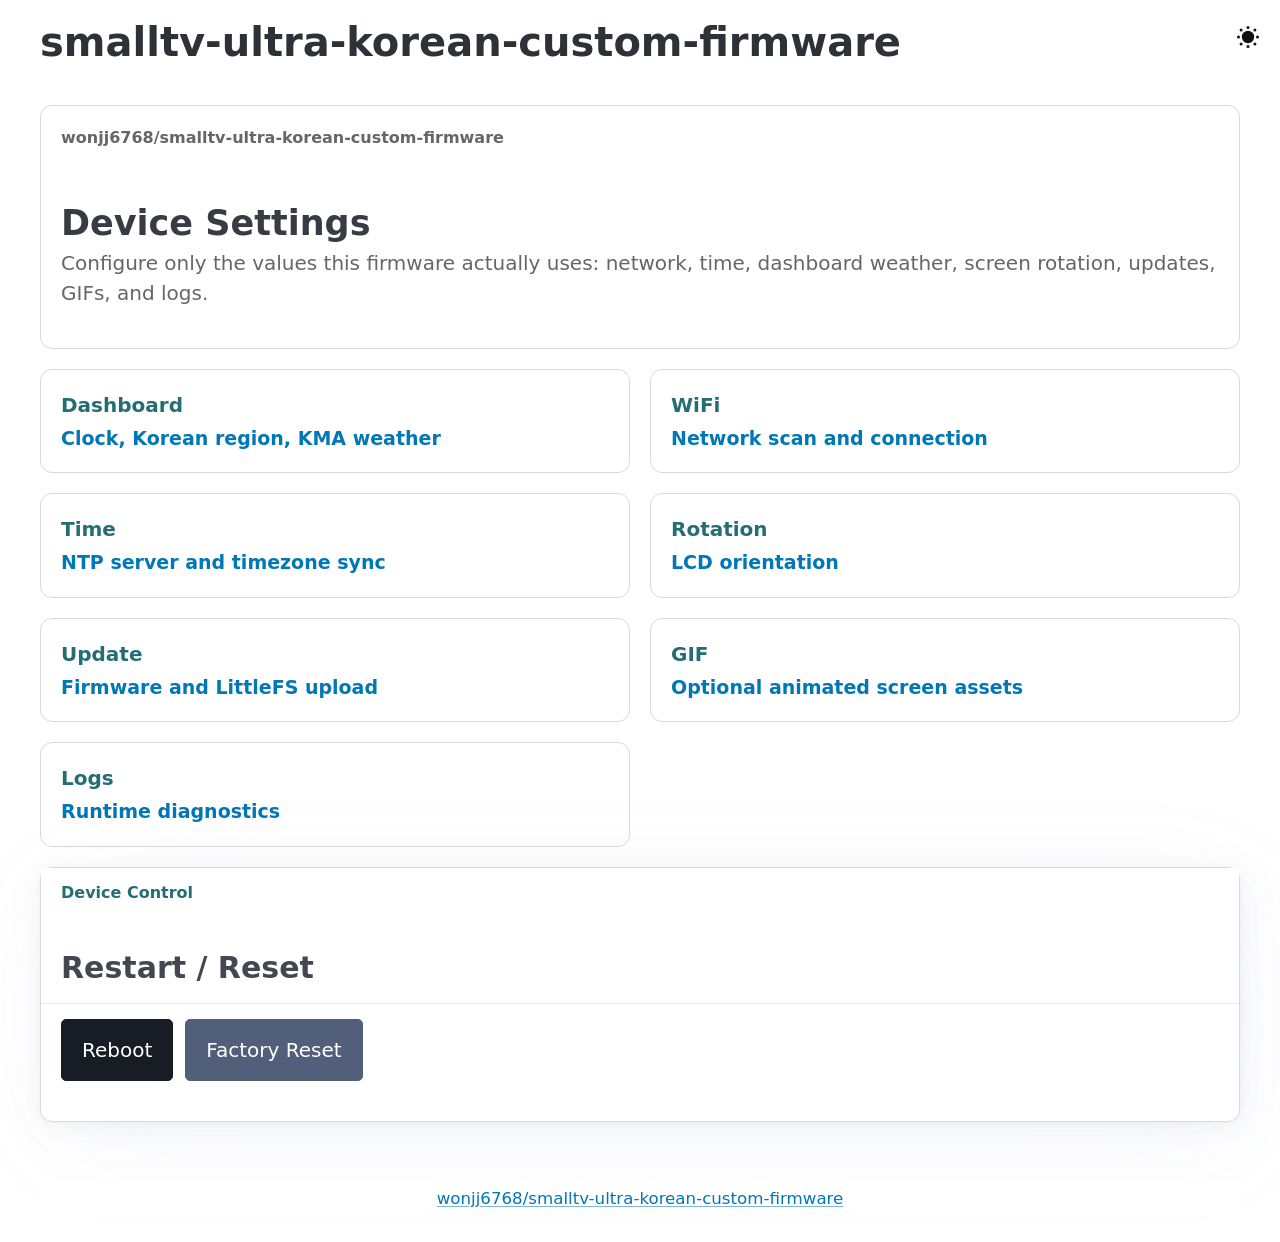
==== commit 480866e9: "Use repository name in web UI" ====
--- a/data/web/index.html
+++ b/data/web/index.html
@@ -3,7 +3,7 @@
   <head>
     <meta charset="UTF-8" />
     <meta name="viewport" content="width=device-width, initial-scale=1" />
-    <title>SmallTV-Ultra Custom Firmware</title>
+    <title>smalltv-ultra-korean-custom-firmware</title>
     <link rel="stylesheet" href="./css/pico.min.css?v=20260601c" />
     <link rel="stylesheet" href="./css/style.css?v=20260601c" />
     <script src="./js/alpinejs.min.js?v=20260601c" defer></script>
@@ -18,7 +18,7 @@
 
       <section class="settings-page">
         <div class="page-hero">
-          <p class="eyebrow">SmallTV-Ultra</p>
+          <p class="eyebrow">wonjj6768/smalltv-ultra-korean-custom-firmware</p>
           <h2>Device Settings</h2>
           <p>
             Configure only the values this firmware actually uses: network,
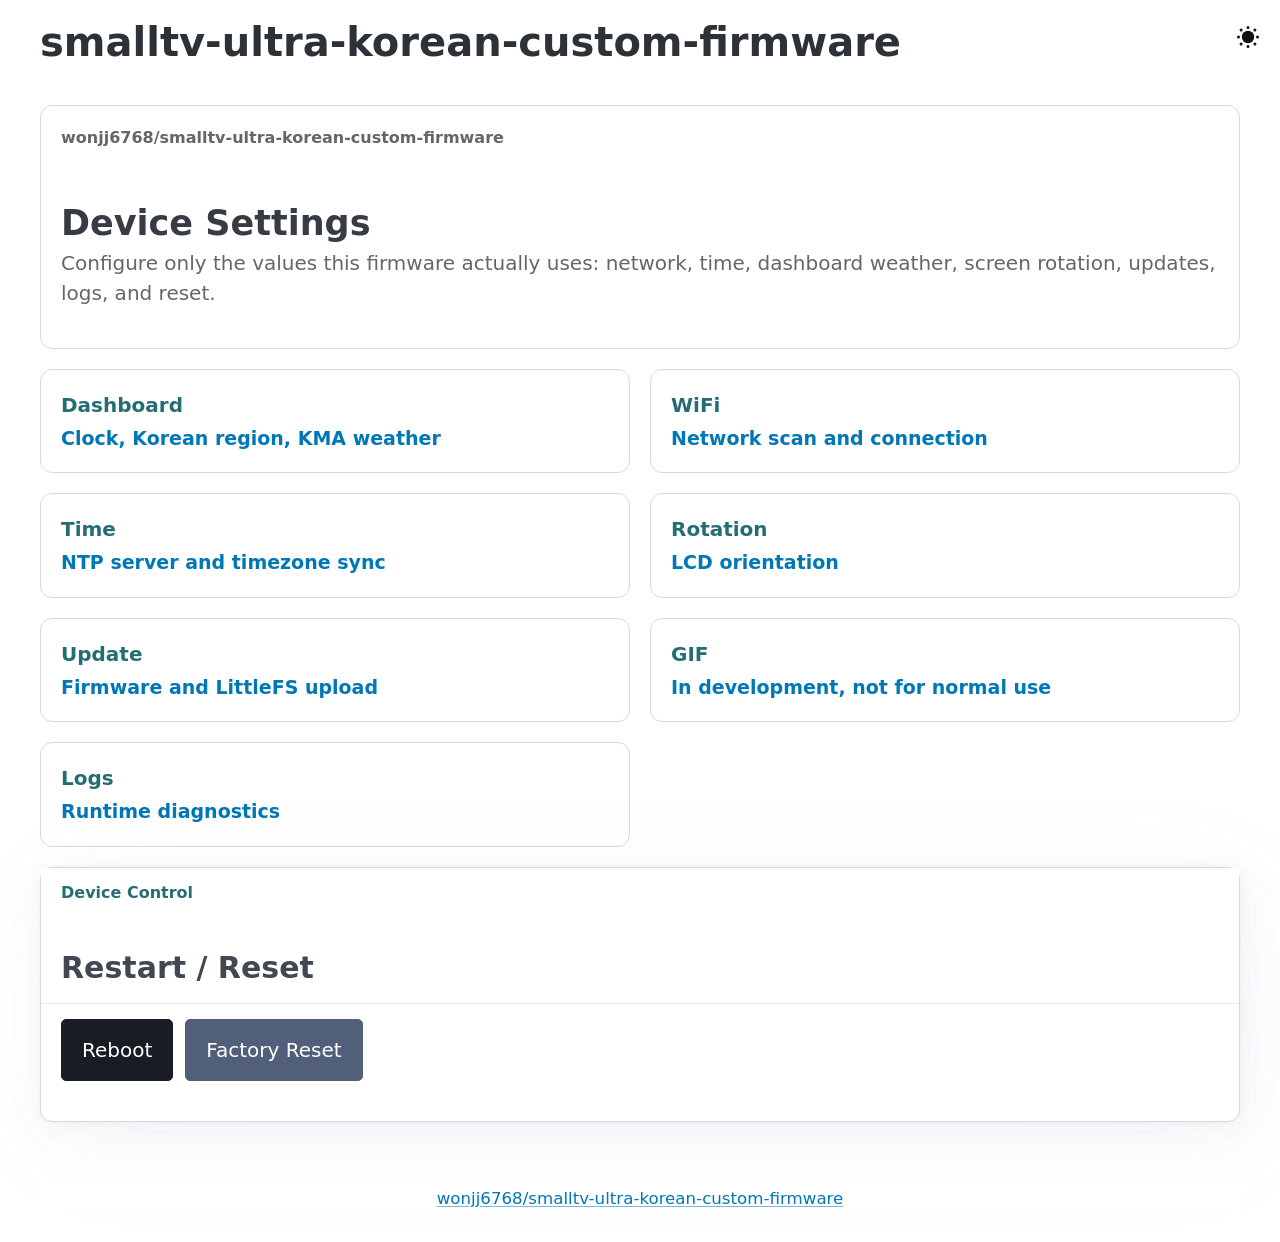
==== commit 34781b02: "Mark GIF feature as in development" ====
--- a/data/web/index.html
+++ b/data/web/index.html
@@ -22,7 +22,7 @@
           <h2>Device Settings</h2>
           <p>
             Configure only the values this firmware actually uses: network,
-            time, dashboard weather, screen rotation, updates, GIFs, and logs.
+            time, dashboard weather, screen rotation, updates, logs, and reset.
           </p>
         </div>
 
@@ -49,7 +49,7 @@
           </a>
           <a class="nav-card" href="./gif_upload.html">
             <span>GIF</span>
-            <strong>Optional animated screen assets</strong>
+            <strong>In development, not for normal use</strong>
           </a>
           <a class="nav-card" href="./logs.html">
             <span>Logs</span>
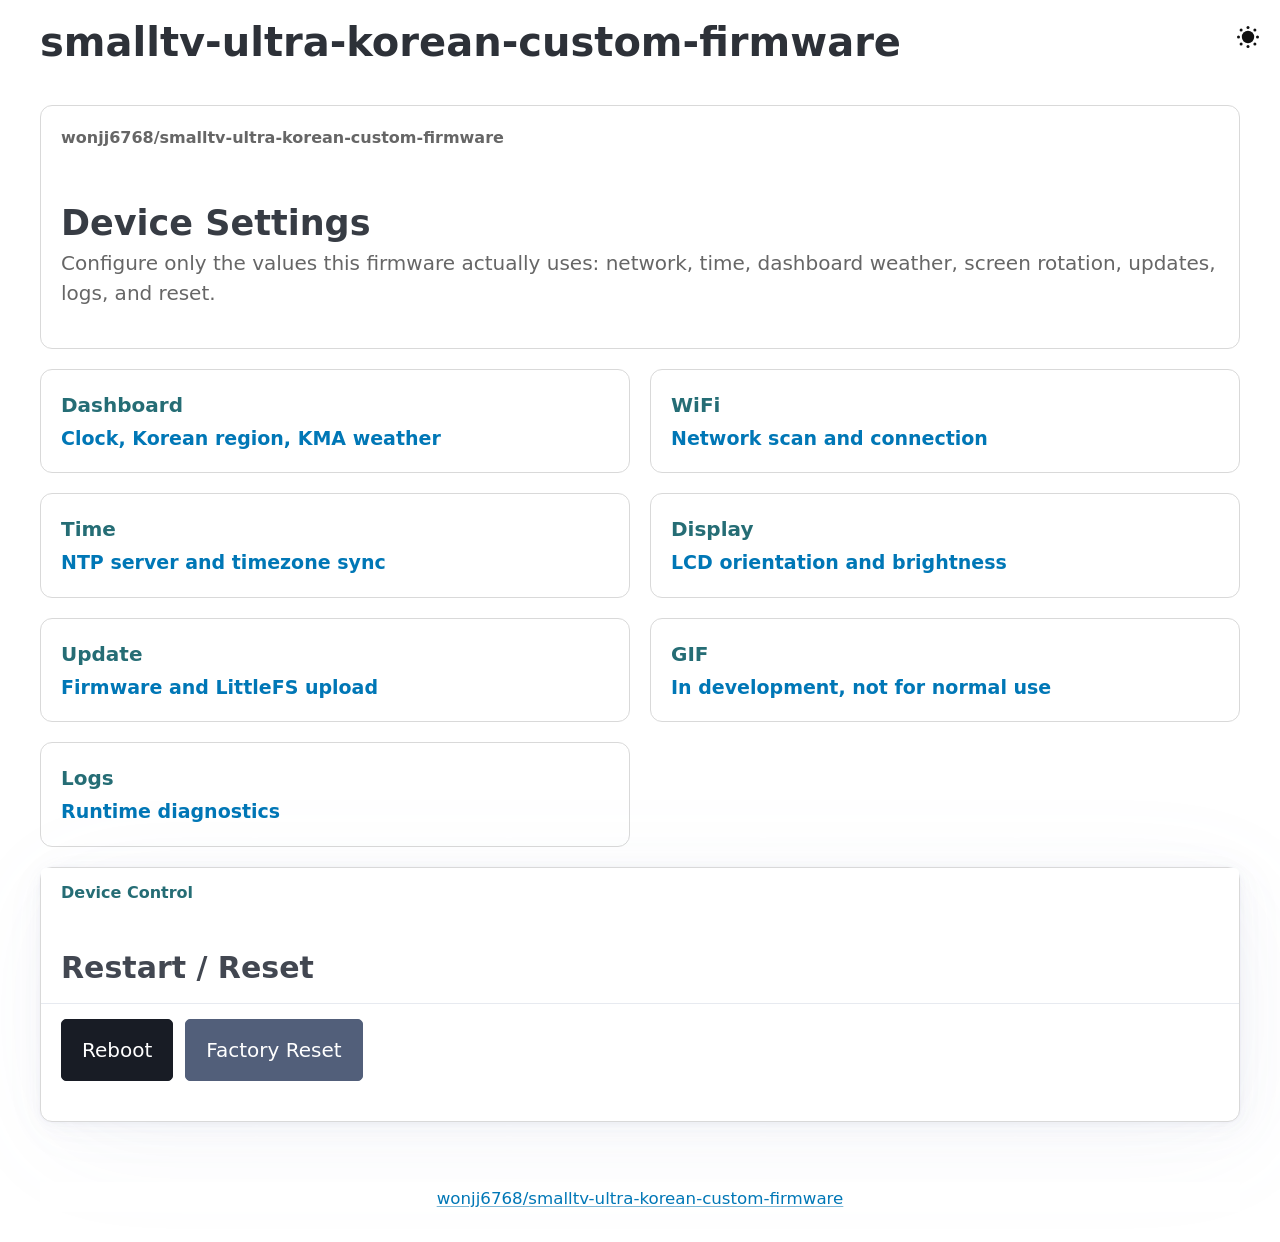
==== commit 0d495af0: "Add display brightness control" ====
--- a/data/web/index.html
+++ b/data/web/index.html
@@ -40,8 +40,8 @@
             <strong>NTP server and timezone sync</strong>
           </a>
           <a class="nav-card" href="./rotation.html">
-            <span>Rotation</span>
-            <strong>LCD orientation</strong>
+            <span>Display</span>
+            <strong>LCD orientation and brightness</strong>
           </a>
           <a class="nav-card" href="./update.html">
             <span>Update</span>
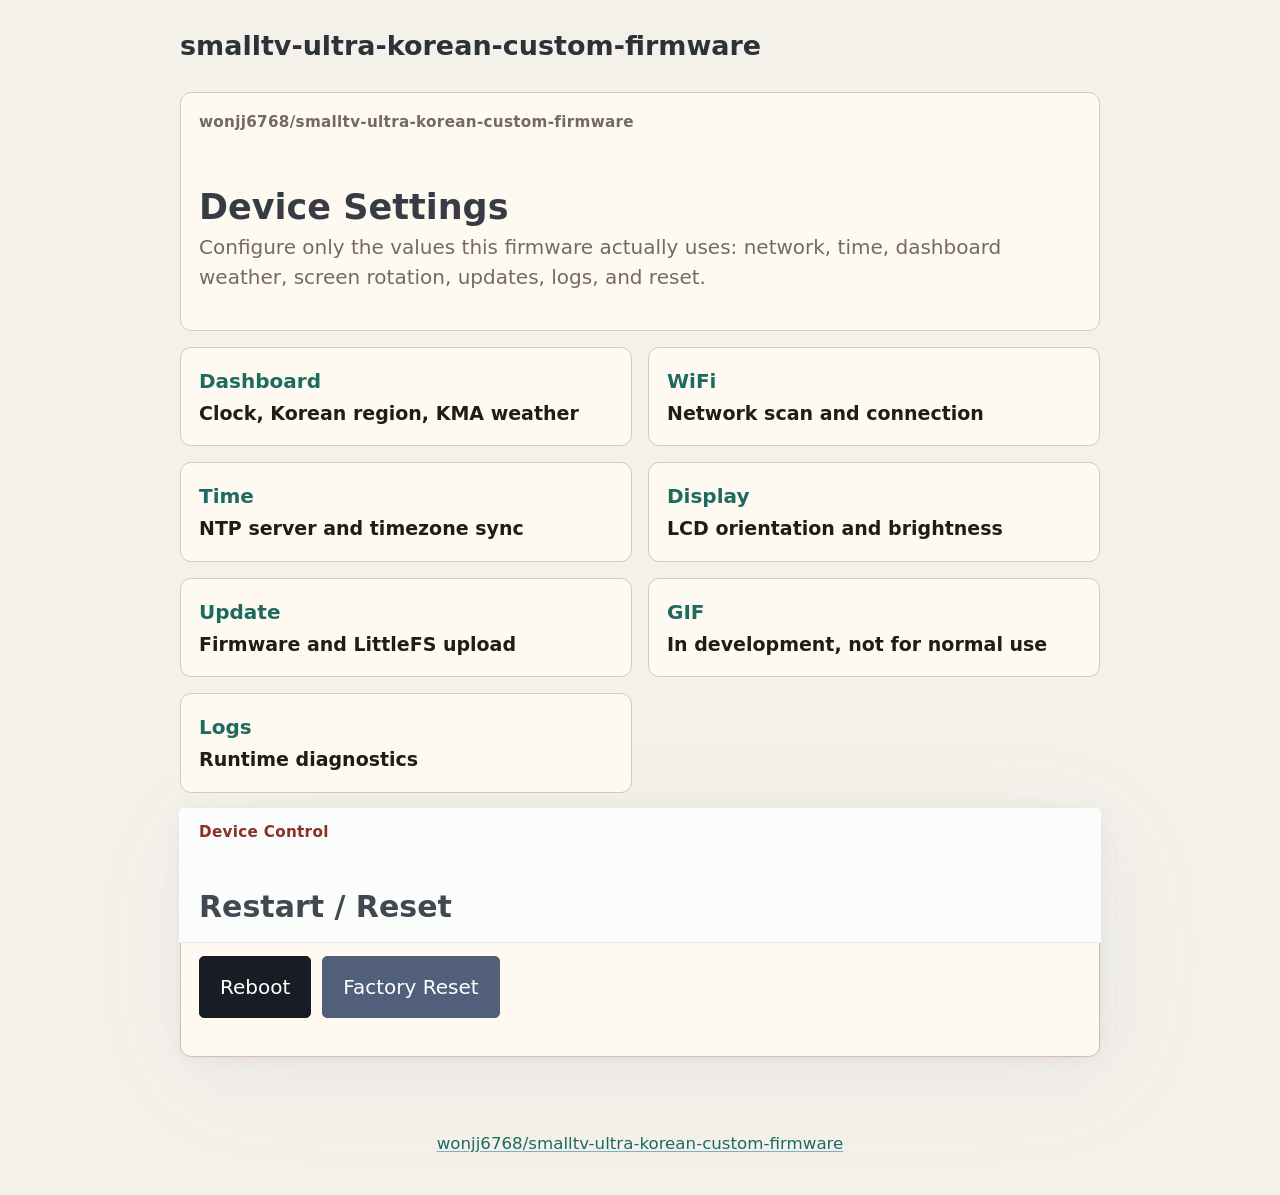
==== commit 85aa346e: "Simplify web settings UI" ====
--- a/data/web/index.html
+++ b/data/web/index.html
@@ -4,13 +4,12 @@
     <meta charset="UTF-8" />
     <meta name="viewport" content="width=device-width, initial-scale=1" />
     <title>smalltv-ultra-korean-custom-firmware</title>
-    <link rel="stylesheet" href="./css/pico.min.css?v=20260601c" />
-    <link rel="stylesheet" href="./css/style.css?v=20260601c" />
-    <script src="./js/alpinejs.min.js?v=20260601c" defer></script>
-    <script src="./js/utils.js?v=20260601c"></script>
-    <script src="./js/themeSwitcher.js?v=20260601c"></script>
-    <script src="./js/rebootHandler.js?v=20260601c"></script>
-    <script src="./js/main.js?v=20260601c"></script>
+    <link rel="stylesheet" href="./css/pico.min.css?v=20260602d" />
+    <link rel="stylesheet" href="./css/style.css?v=20260602d" />
+    <script src="./js/alpinejs.min.js?v=20260602d" defer></script>
+    <script src="./js/utils.js?v=20260602d"></script>
+    <script src="./js/rebootHandler.js?v=20260602d"></script>
+    <script src="./js/main.js?v=20260602d"></script>
   </head>
   <body>
     <main class="container app-shell">
--- a/data/web/css/style.css
+++ b/data/web/css/style.css
@@ -1,88 +1,47 @@
-[data-theme="light"] #theme-sun-rays {
-  fill: #111 !important;
-}
-
-[data-theme="light"] #theme-main-circle {
-  fill: #111 !important;
-}
-
-[data-theme="dark"] #theme-main-circle {
-  fill: transparent !important;
-}
-.theme-switch-btn svg {
-  display: block;
-  stroke: #222;
-  transition:
-    opacity 0.3s,
-    transform 0.5s;
-  opacity: 1;
-}
-
-[data-theme="dark"] .theme-switch-btn svg {
-  stroke: #f1f1f1;
-}
-
-.theme-switch-btn {
-  position: absolute;
-  top: 1rem;
-  right: 1rem;
-  background: none;
-  border: none;
-  cursor: pointer;
-  padding: 0;
-  outline: none;
-  transition: filter 0.2s;
-  z-index: 10;
-}
-
-.theme-switch-btn svg {
-  display: block;
-  stroke: #222;
-}
-
-[data-theme="dark"] .theme-switch-btn svg {
-  stroke: #f1f1f1;
-}
-
-.theme-switch-btn:hover svg {
-  filter: drop-shadow(0 0 2px #0077b6);
+:root {
+  --ui-bg: #f4f1ea;
+  --ui-card: #fffaf1;
+  --ui-soft: #eee7dc;
+  --ui-border: #d6cabc;
+  --ui-text: #211c17;
+  --ui-muted: #756a5f;
+  --ui-accent: #1d6b5f;
+  --ui-danger: #8d2f25;
 }
 
 html,
 body {
-  height: 100%;
+  min-height: 100%;
 }
 
 body {
+  margin: 0;
+  background: var(--ui-bg);
+  color: var(--ui-text);
+}
+
+main.container {
+  max-width: 920px;
+}
+
+.app-shell {
+  display: flex;
   min-height: 100vh;
-  display: flex;
   flex-direction: column;
+  gap: 0.8rem;
+  padding-top: 0.8rem;
+  padding-bottom: 1.2rem;
+}
+
+header,
+footer {
+  padding: 0.35rem 0;
+}
+
+header h1 {
   margin: 0;
-}
-
-#theme-waterdrop-overlay {
-  position: fixed;
-  top: 0;
-  left: 0;
-  width: 100vw;
-  height: 100vh;
-  pointer-events: none;
-  z-index: 9999;
-  background: var(--theme-waterdrop-bg, #fff);
-  clip-path: circle(0% at 50% 50%);
-  transition: clip-path 0.7s cubic-bezier(0.4, 0, 0.2, 1);
-  will-change: clip-path, background;
-  opacity: 1;
-}
-#theme-waterdrop-overlay.active {
-  pointer-events: auto;
-  opacity: 1;
-}
-
-main.container {
-  flex: 1 0 auto;
-  display: flex;
-  flex-direction: column;
+  font-size: 1.35rem;
+  line-height: 1.2;
 }
 
 footer {
@@ -90,166 +49,8 @@
   text-align: center;
 }
 
-[data-theme="dark"] {
-  background: #181a1b;
-  color: #f1f1f1;
-}
-
-[data-theme="dark"] a {
-  color: #8ecae6;
-}
-
-[data-theme="dark"] header,
-[data-theme="dark"] footer {
-  background: #181a1b;
-}
-[data-theme="light"] header,
-[data-theme="light"] footer {
-  background: #fff;
-}
-
-[data-theme="light"] {
-  background: #fff;
-  color: #222;
-}
-
-[data-theme="light"] a {
-  color: #0077b6;
-}
-
-details.dropdown {
-  position: absolute;
-  top: 1rem;
-  right: 1rem;
-}
-
-details.dropdown[open] ul {
-  background: inherit;
-  border: 1px solid #ccc;
-  border-radius: 0.5em;
-  padding: 0.5em 0;
-  margin: 0;
-  list-style: none;
-  min-width: 120px;
-  box-shadow: 0 2px 8px rgba(0, 0, 0, 0.1);
-}
-
-details.dropdown ul li a {
-  display: block;
-  padding: 0.5em 1em;
-  text-decoration: none;
-  cursor: pointer;
-}
-
-details.dropdown ul li a:hover {
-  background: #eee;
-}
-
-.wifi-back-link,
-.back-link {
-  margin-left: 2em;
-}
-.wifi-section {
-  margin-top: 2rem;
-}
-.wifi-connect {
-  margin-top: 1.5rem;
-}
-.password-row {
-  display: flex;
-  gap: 0.5rem;
-  align-items: center;
-}
-.action-row {
-  margin-top: 0.5rem;
-  display: flex;
-  gap: 0.5rem;
-  align-items: center;
-}
-.scan-table-container {
-  margin-top: 1em;
-}
-.wifi-table {
-  width: 100%;
-  border-collapse: collapse;
-}
-.wifi-table th,
-.wifi-table td {
-  padding: 0.4rem;
-  vertical-align: middle;
-  border-bottom: 1px solid #ddd;
-}
-.wifi-table th {
-  text-align: left;
-}
-.ssid-cell {
-  max-width: 260px;
-  overflow: hidden;
-  white-space: nowrap;
-  text-overflow: ellipsis;
-}
-.signal-cell {
-  color: #666;
-}
-.signal-cell .bars {
-  font-family: monospace;
-  color: #666;
-  margin-left: 0.5rem;
-}
-.no-networks {
-  padding: 0.6rem;
-}
-.scan-btn {
-  margin-right: 0.6rem;
-}
-
-.eye-btn {
-  background: none;
-  border: none;
-  padding: 0.15rem;
-  cursor: pointer;
-  color: inherit;
-}
-.eye-btn svg {
-  display: block;
-}
-.eye-btn {
-  background: none;
-  border: none;
-  padding: 0.15rem;
-  cursor: pointer;
-  color: inherit;
-  display: inline-flex;
-  align-items: center;
-  justify-content: center;
-  line-height: 0;
-}
-.eye-btn svg {
-  display: block;
-  overflow: visible;
-  width: 18px;
-  height: 18px;
-}
-
-:root {
-  --ui-border: #d9d9d9;
-  --ui-muted: #666;
-  --ui-card: #fff;
-  --ui-soft: #f6f6f6;
-  --ui-accent: #256d75;
-}
-
-[data-theme="dark"] {
-  --ui-border: #3a3a3a;
-  --ui-muted: #aaa;
-  --ui-card: #202020;
-  --ui-soft: #282828;
-  --ui-accent: #8ecae6;
-}
-
-.app-shell {
-  gap: 1rem;
-  padding-bottom: 1.5rem;
+a {
+  color: var(--ui-accent);
 }
 
 .back-link {
@@ -258,17 +59,19 @@
   text-decoration: none;
 }
 
-.settings-page {
+.settings-page,
+.wifi-section {
   display: grid;
-  gap: 1rem;
+  gap: 0.8rem;
 }
 
 .page-hero,
 .setting-card,
-.nav-card {
-  padding: 1rem;
+.nav-card,
+.sticky-actions {
+  padding: 0.9rem;
   border: 1px solid var(--ui-border);
-  border-radius: 0.6rem;
+  border-radius: 0.55rem;
   background: var(--ui-card);
 }
 
@@ -279,22 +82,25 @@
 
 .page-hero p,
 .setting-card small,
-.sticky-actions p {
+.sticky-actions p,
+.signal-cell,
+.no-networks {
   color: var(--ui-muted);
 }
 
 .eyebrow {
-  margin-bottom: 0.25rem;
+  margin-bottom: 0.2rem;
   color: var(--ui-accent);
-  font-size: 0.8rem;
+  font-size: 0.76rem;
   font-weight: 700;
+  letter-spacing: 0.02em;
 }
 
 .settings-grid,
 .nav-grid {
   display: grid;
   grid-template-columns: repeat(2, minmax(0, 1fr));
-  gap: 1rem;
+  gap: 0.8rem;
 }
 
 .wide-card {
@@ -305,134 +111,223 @@
 .status-row,
 .action-row,
 .field-with-actions,
-.sticky-actions {
+.sticky-actions,
+.password-row {
+  display: flex;
+  gap: 0.55rem;
+  flex-wrap: wrap;
+  align-items: center;
+}
+
+.card-heading {
+  justify-content: space-between;
+  margin-bottom: 0.65rem;
+}
+
+.status-pill {
+  display: inline-block;
+  padding: 0.18rem 0.5rem;
+  border: 1px solid var(--ui-border);
+  border-radius: 999px;
+  background: var(--ui-soft);
+  color: var(--ui-muted);
+  font-size: 0.82rem;
+}
+
+.switch-row {
+  display: flex;
+  justify-content: space-between;
+  gap: 0.8rem;
+  align-items: center;
+  padding: 0.55rem 0;
+  border-bottom: 1px solid var(--ui-border);
+}
+
+.switch-row:last-child {
+  border-bottom: 0;
+}
+
+.switch-row small {
+  display: block;
+}
+
+.switch-row input[type="checkbox"] {
+  flex: 0 0 auto;
+  margin: 0;
+}
+
+.field-with-actions {
+  align-items: stretch;
+  margin-bottom: 0.55rem;
+}
+
+.field-with-actions input,
+.field-with-actions select,
+.password-row input {
+  flex: 1 1 13rem;
+  min-width: 0;
+  margin-bottom: 0;
+}
+
+.field-with-actions button,
+.password-row button,
+.action-row button,
+.sticky-actions button {
+  margin-bottom: 0;
+}
+
+.metric-grid {
+  display: grid;
+  grid-template-columns: repeat(4, minmax(0, 1fr));
+  gap: 0.45rem;
+  margin-top: 0.75rem;
+}
+
+.metric-card {
+  padding: 0.5rem;
+  border: 1px solid var(--ui-border);
+  border-radius: 0.45rem;
+  background: var(--ui-soft);
+}
+
+.metric-card span,
+.weather-state span {
+  display: block;
+  color: var(--ui-muted);
+  font-size: 0.76rem;
+}
+
+.metric-card strong,
+.weather-state strong,
+.ssid-cell strong {
+  display: block;
+  overflow: hidden;
+  text-overflow: ellipsis;
+  white-space: nowrap;
+}
+
+.weather-state p {
+  margin-bottom: 0.45rem;
+}
+
+.forecast-list {
+  margin-top: 0.5rem;
+  margin-bottom: 0;
+}
+
+.nav-card {
+  display: block;
+  color: inherit;
+  text-decoration: none;
+}
+
+.nav-card span {
+  display: block;
+  color: var(--ui-accent);
+  font-weight: 700;
+}
+
+.nav-card strong {
+  display: block;
+  margin-top: 0.15rem;
+  font-size: 0.95rem;
+}
+
+.danger-card {
+  border-color: #d8b9b3;
+}
+
+.danger-card .eyebrow {
+  color: var(--ui-danger);
+}
+
+.wifi-table {
+  width: 100%;
+  border-collapse: collapse;
+}
+
+.wifi-table th,
+.wifi-table td {
+  padding: 0.42rem;
+  border-bottom: 1px solid var(--ui-border);
+  vertical-align: middle;
+}
+
+.wifi-table th {
+  text-align: left;
+}
+
+.ssid-cell {
+  max-width: 260px;
+}
+
+.signal-cell .bars {
+  margin-left: 0.45rem;
+  font-family: monospace;
+}
+
+.eye-btn {
+  display: inline-flex;
+  align-items: center;
+  justify-content: center;
+  padding: 0.35rem;
+  line-height: 0;
+}
+
+.eye-btn svg {
+  width: 18px;
+  height: 18px;
+}
+
+.log-box {
+  max-height: 60vh;
+  overflow-y: auto;
+  padding: 0.75rem;
+  border: 1px solid var(--ui-border);
+  border-radius: 0.45rem;
+  background: #151515;
+  color: #e9e0d2;
+  font-family: monospace;
+  font-size: 0.84rem;
+}
+
+.log-line {
+  padding: 0.16rem 0;
+  border-bottom: 1px solid #333;
+  white-space: pre-wrap;
+  word-break: break-all;
+}
+
+.spaced {
+  margin-top: 0.7rem;
+}
+
+.upload-progress {
+  margin-top: 0.9rem;
+}
+
+.upload-progress-row,
+.gif-actions {
   display: flex;
   gap: 0.6rem;
   flex-wrap: wrap;
   align-items: center;
 }
 
-.card-heading {
-  justify-content: space-between;
-  margin-bottom: 0.75rem;
-}
-
-.status-pill {
-  display: inline-block;
-  padding: 0.2rem 0.55rem;
-  border: 1px solid var(--ui-border);
-  border-radius: 999px;
-  background: var(--ui-soft);
-  font-size: 0.85rem;
-}
-
-.switch-row {
-  display: flex;
-  justify-content: space-between;
-  gap: 1rem;
-  align-items: center;
-  padding: 0.65rem 0;
-  border-bottom: 1px solid var(--ui-border);
-}
-
-.switch-row:last-child {
-  border-bottom: 0;
-}
-
-.switch-row small {
-  display: block;
-}
-
-.switch-row input[type="checkbox"] {
-  flex: 0 0 auto;
-  margin: 0;
-}
-
-.field-with-actions {
-  align-items: stretch;
-  margin-bottom: 0.6rem;
-}
-
-.field-with-actions input,
-.field-with-actions select {
-  flex: 1 1 14rem;
-  min-width: 0;
-  margin-bottom: 0;
-}
-
-.field-with-actions button {
-  margin-bottom: 0;
-}
-
-.metric-grid {
-  display: grid;
-  grid-template-columns: repeat(4, minmax(0, 1fr));
-  gap: 0.5rem;
-  margin-top: 0.8rem;
-}
-
-.metric-card {
-  padding: 0.55rem;
-  border: 1px solid var(--ui-border);
-  border-radius: 0.45rem;
-  background: var(--ui-soft);
-}
-
-.metric-card span,
-.weather-state span {
-  display: block;
-  color: var(--ui-muted);
-  font-size: 0.78rem;
-}
-
-.metric-card strong,
-.weather-state strong {
-  display: block;
-  overflow: hidden;
-  text-overflow: ellipsis;
-  white-space: nowrap;
-}
-
-.weather-state p {
-  margin-bottom: 0.45rem;
-}
-
-.forecast-list {
-  margin-top: 0.5rem;
-  margin-bottom: 0;
-}
-
-.sticky-actions {
-  padding: 0.75rem;
-  border: 1px solid var(--ui-border);
-  border-radius: 0.6rem;
-  background: var(--ui-soft);
-}
-
-.sticky-actions button,
-.sticky-actions p {
-  margin-bottom: 0;
-}
-
-.nav-card {
-  display: block;
-  color: inherit;
-  text-decoration: none;
-}
-
-.nav-card span {
-  display: block;
-  color: var(--ui-accent);
-  font-weight: 700;
-}
-
-.nav-card strong {
-  display: block;
-  margin-top: 0.2rem;
-  font-size: 0.95rem;
+.gif-actions {
+  margin-top: 0.35rem;
+}
+
+.danger-action {
+  color: var(--ui-danger);
 }
 
 @media (max-width: 760px) {
+  main.container {
+    padding-right: 0.75rem;
+    padding-left: 0.75rem;
+  }
+
   .settings-grid,
   .nav-grid,
   .metric-grid {
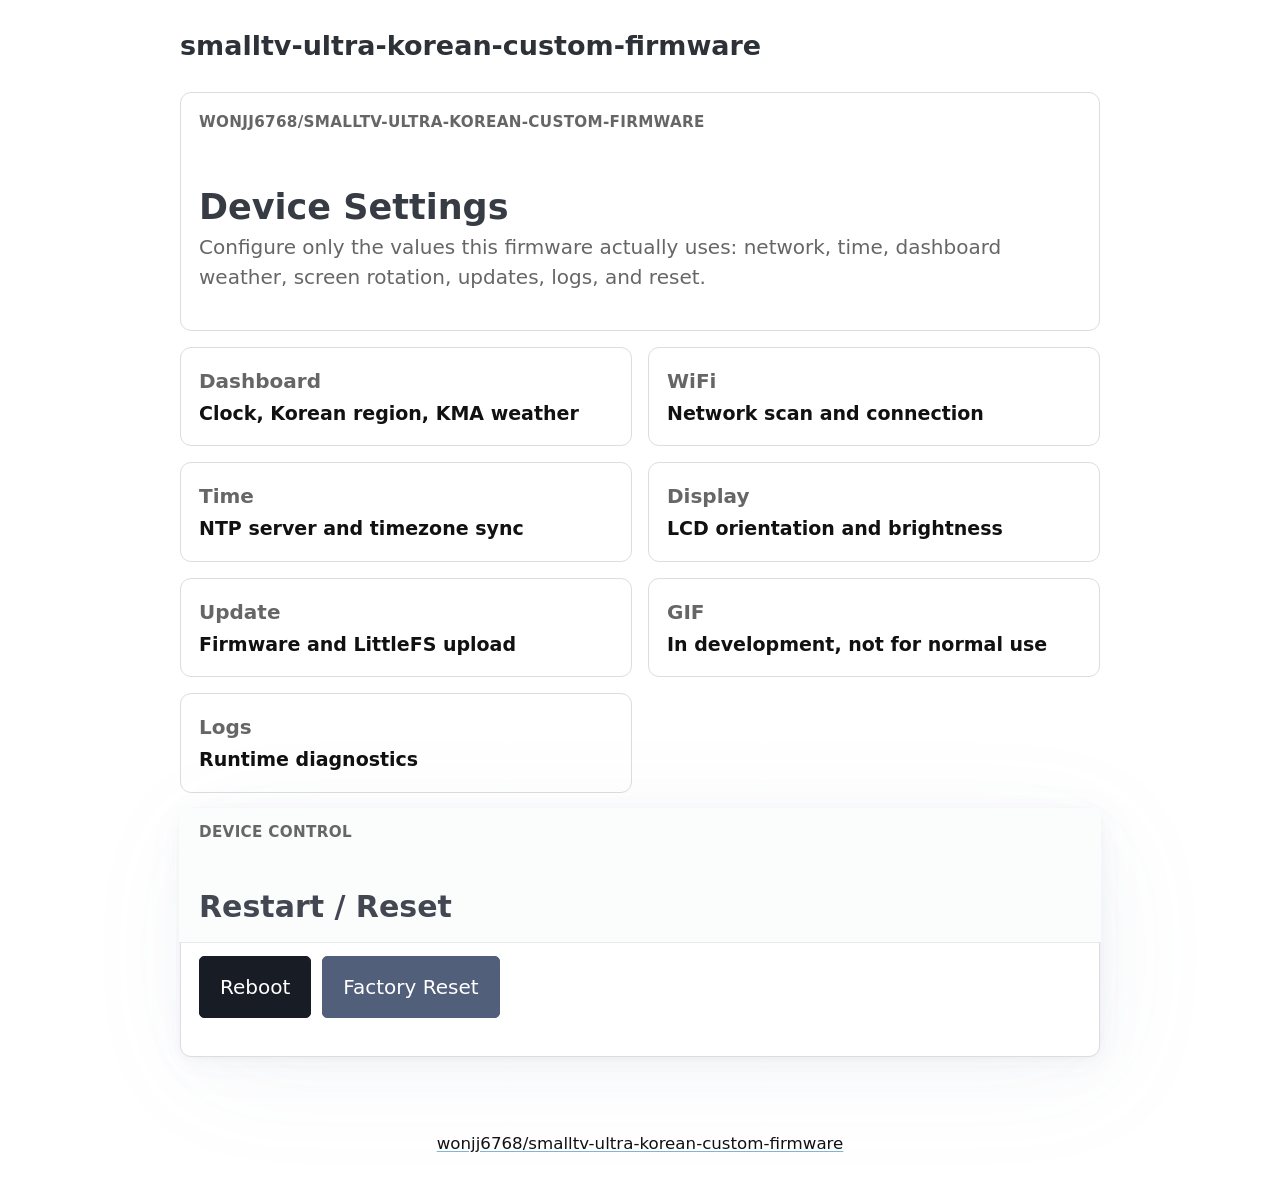
==== commit 452dff44: "Remove decorative web UI colors" ====
--- a/data/web/index.html
+++ b/data/web/index.html
@@ -56,7 +56,7 @@
           </a>
         </div>
 
-        <article class="setting-card danger-card" x-data="rebootHandler()">
+        <article class="setting-card" x-data="rebootHandler()">
           <header class="card-heading">
             <div>
               <p class="eyebrow">Device Control</p>
--- a/data/web/css/style.css
+++ b/data/web/css/style.css
@@ -1,12 +1,31 @@
 :root {
-  --ui-bg: #f4f1ea;
-  --ui-card: #fffaf1;
-  --ui-soft: #eee7dc;
-  --ui-border: #d6cabc;
-  --ui-text: #211c17;
-  --ui-muted: #756a5f;
-  --ui-accent: #1d6b5f;
-  --ui-danger: #8d2f25;
+  --ui-bg: #fff;
+  --ui-card: #fff;
+  --ui-soft: #f5f5f5;
+  --ui-border: #ddd;
+  --ui-text: #111;
+  --ui-muted: #666;
+  --pico-primary: #111;
+  --pico-primary-background: #111;
+  --pico-primary-border: #111;
+  --pico-primary-hover: #000;
+  --pico-primary-hover-background: #000;
+  --pico-primary-hover-border: #000;
+  --pico-secondary: #555;
+  --pico-secondary-background: #555;
+  --pico-secondary-border: #555;
+  --pico-secondary-hover: #333;
+  --pico-secondary-hover-background: #333;
+  --pico-secondary-hover-border: #333;
+  --pico-contrast: #111;
+  --pico-contrast-background: #111;
+  --pico-contrast-border: #111;
+  --pico-form-element-active-border-color: #777;
+  --pico-form-element-focus-color: #777;
+  --pico-switch-checked-background-color: #111;
+  --pico-range-thumb-color: #111;
+  --pico-range-thumb-active-color: #000;
+  --pico-progress-color: #111;
 }
 
 html,
@@ -50,7 +69,7 @@
 }
 
 a {
-  color: var(--ui-accent);
+  color: inherit;
 }
 
 .back-link {
@@ -90,10 +109,11 @@
 
 .eyebrow {
   margin-bottom: 0.2rem;
-  color: var(--ui-accent);
+  color: var(--ui-muted);
   font-size: 0.76rem;
   font-weight: 700;
   letter-spacing: 0.02em;
+  text-transform: uppercase;
 }
 
 .settings-grid,
@@ -223,7 +243,7 @@
 
 .nav-card span {
   display: block;
-  color: var(--ui-accent);
+  color: var(--ui-muted);
   font-weight: 700;
 }
 
@@ -231,14 +251,6 @@
   display: block;
   margin-top: 0.15rem;
   font-size: 0.95rem;
-}
-
-.danger-card {
-  border-color: #d8b9b3;
-}
-
-.danger-card .eyebrow {
-  color: var(--ui-danger);
 }
 
 .wifi-table {
@@ -285,15 +297,15 @@
   padding: 0.75rem;
   border: 1px solid var(--ui-border);
   border-radius: 0.45rem;
-  background: #151515;
-  color: #e9e0d2;
+  background: var(--ui-soft);
+  color: var(--ui-text);
   font-family: monospace;
   font-size: 0.84rem;
 }
 
 .log-line {
   padding: 0.16rem 0;
-  border-bottom: 1px solid #333;
+  border-bottom: 1px solid var(--ui-border);
   white-space: pre-wrap;
   word-break: break-all;
 }
@@ -319,7 +331,7 @@
 }
 
 .danger-action {
-  color: var(--ui-danger);
+  color: inherit;
 }
 
 @media (max-width: 760px) {
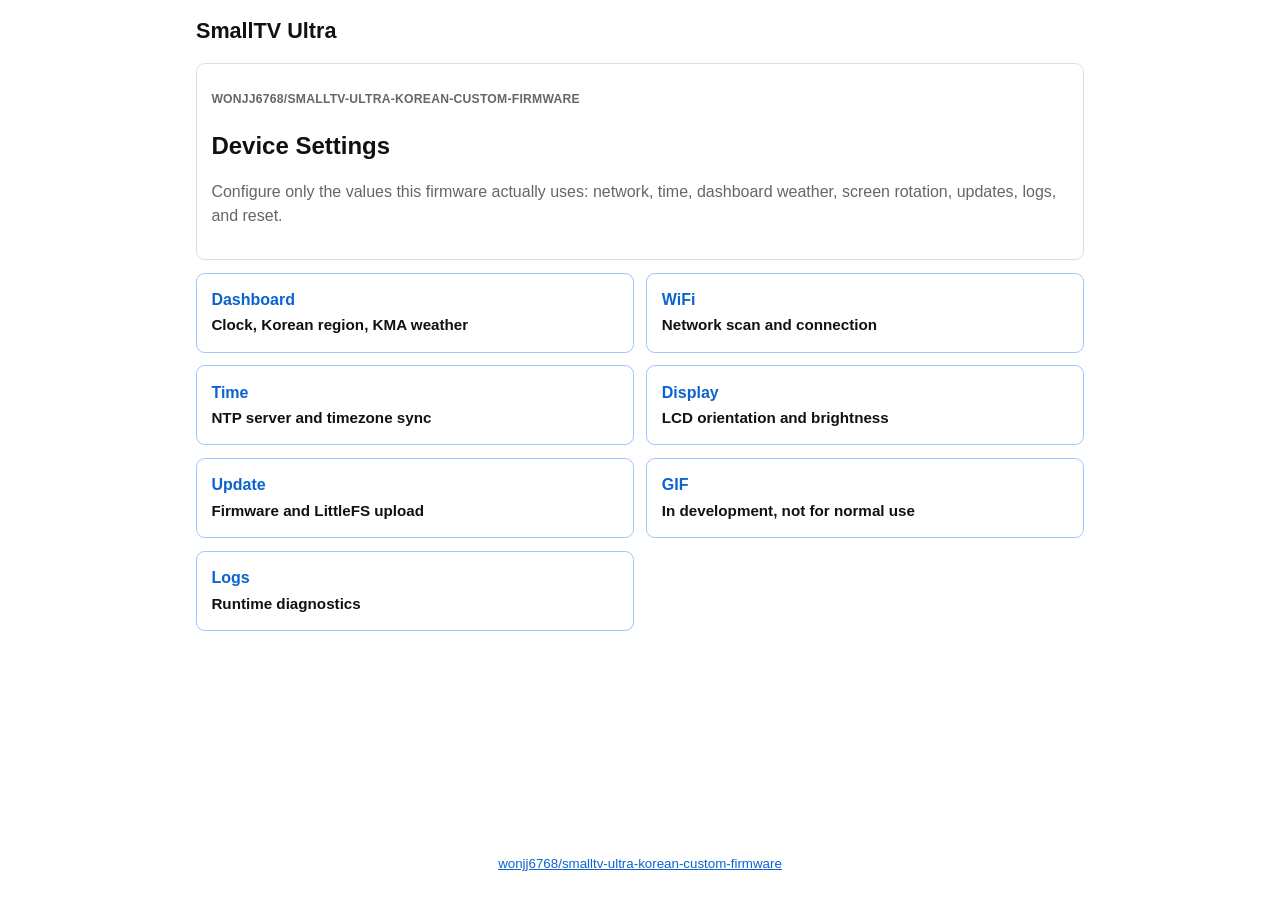
==== commit 9a3b2917: "Speed up root web page response" ====
--- a/data/web/index.html
+++ b/data/web/index.html
@@ -4,16 +4,13 @@
     <meta charset="UTF-8" />
     <meta name="viewport" content="width=device-width, initial-scale=1" />
     <title>smalltv-ultra-korean-custom-firmware</title>
-    <link rel="stylesheet" href="./css/pico.min.css?v=20260602d" />
     <link rel="stylesheet" href="./css/style.css?v=20260602d" />
-    <script src="./js/alpinejs.min.js?v=20260602d" defer></script>
-    <script src="./js/utils.js?v=20260602d"></script>
-    <script src="./js/rebootHandler.js?v=20260602d"></script>
-    <script src="./js/main.js?v=20260602d"></script>
   </head>
   <body>
     <main class="container app-shell">
-      <header id="header-placeholder"></header>
+      <header>
+        <h1>SmallTV Ultra</h1>
+      </header>
 
       <section class="settings-page">
         <div class="page-hero">
@@ -55,35 +52,18 @@
             <strong>Runtime diagnostics</strong>
           </a>
         </div>
-
-        <article class="setting-card" x-data="rebootHandler()">
-          <header class="card-heading">
-            <div>
-              <p class="eyebrow">Device Control</p>
-              <h3>Restart / Reset</h3>
-            </div>
-          </header>
-          <div class="action-row">
-            <button
-              class="contrast"
-              x-bind:disabled="loading"
-              x-on:click="reboot"
-            >
-              Reboot
-            </button>
-            <button
-              class="secondary"
-              x-bind:disabled="loading"
-              x-on:click="factoryReset"
-            >
-              Factory Reset
-            </button>
-          </div>
-          <p x-text="message"></p>
-        </article>
       </section>
 
-      <footer id="footer-placeholder"></footer>
+      <footer>
+        <small>
+          <a
+            href="https://github.com/wonjj6768/smalltv-ultra-korean-custom-firmware"
+            target="_blank"
+          >
+            wonjj6768/smalltv-ultra-korean-custom-firmware
+          </a>
+        </small>
+      </footer>
     </main>
   </body>
 </html>
--- a/data/web/css/style.css
+++ b/data/web/css/style.css
@@ -5,12 +5,16 @@
   --ui-border: #ddd;
   --ui-text: #111;
   --ui-muted: #666;
-  --pico-primary: #111;
-  --pico-primary-background: #111;
-  --pico-primary-border: #111;
-  --pico-primary-hover: #000;
-  --pico-primary-hover-background: #000;
-  --pico-primary-hover-border: #000;
+  --ui-action: #0b63ce;
+  --ui-action-soft: #eef5ff;
+  --ui-action-border: #9fc5ff;
+  --ui-danger: #b3261e;
+  --pico-primary: #0b63ce;
+  --pico-primary-background: #0b63ce;
+  --pico-primary-border: #0b63ce;
+  --pico-primary-hover: #084a9b;
+  --pico-primary-hover-background: #084a9b;
+  --pico-primary-hover-border: #084a9b;
   --pico-secondary: #555;
   --pico-secondary-background: #555;
   --pico-secondary-border: #555;
@@ -20,27 +24,38 @@
   --pico-contrast: #111;
   --pico-contrast-background: #111;
   --pico-contrast-border: #111;
-  --pico-form-element-active-border-color: #777;
-  --pico-form-element-focus-color: #777;
-  --pico-switch-checked-background-color: #111;
-  --pico-range-thumb-color: #111;
-  --pico-range-thumb-active-color: #000;
-  --pico-progress-color: #111;
+  --pico-form-element-active-border-color: #0b63ce;
+  --pico-form-element-focus-color: #0b63ce;
+  --pico-switch-checked-background-color: #0b63ce;
+  --pico-range-thumb-color: #0b63ce;
+  --pico-range-thumb-active-color: #084a9b;
+  --pico-progress-color: #0b63ce;
 }
 
 html,
 body {
   min-height: 100%;
+}
+
+* {
+  box-sizing: border-box;
 }
 
 body {
   margin: 0;
   background: var(--ui-bg);
   color: var(--ui-text);
+  font-family:
+    -apple-system, BlinkMacSystemFont, "Segoe UI", sans-serif;
+  line-height: 1.5;
 }
 
 main.container {
+  width: min(920px, 100%);
   max-width: 920px;
+  margin: 0 auto;
+  padding-right: 1rem;
+  padding-left: 1rem;
 }
 
 .app-shell {
@@ -69,12 +84,12 @@
 }
 
 a {
-  color: inherit;
+  color: var(--ui-action);
 }
 
 .back-link {
   margin: 0;
-  color: var(--ui-muted);
+  color: var(--ui-action);
   text-decoration: none;
 }
 
@@ -235,15 +250,51 @@
   margin-bottom: 0;
 }
 
+.validation-panel {
+  margin: 0.55rem 0;
+  padding: 0.65rem;
+  border: 1px solid var(--ui-border);
+  border-radius: 0.45rem;
+  background: var(--ui-soft);
+}
+
+.validation-panel strong {
+  display: block;
+  margin-bottom: 0.25rem;
+}
+
+.validation-panel ul {
+  margin: 0;
+  padding-left: 1.1rem;
+  color: var(--ui-muted);
+  font-size: 0.9rem;
+}
+
+.validation-working {
+  border-color: var(--ui-action-border);
+  background: var(--ui-action-soft);
+}
+
+.validation-success {
+  border-color: #7abf8e;
+  background: #f0fff4;
+}
+
+.validation-error {
+  border-color: #e2a19d;
+  background: #fff3f2;
+}
+
 .nav-card {
   display: block;
+  border-color: var(--ui-action-border);
   color: inherit;
   text-decoration: none;
 }
 
 .nav-card span {
   display: block;
-  color: var(--ui-muted);
+  color: var(--ui-action);
   font-weight: 700;
 }
 
@@ -251,6 +302,11 @@
   display: block;
   margin-top: 0.15rem;
   font-size: 0.95rem;
+}
+
+.nav-card:hover,
+.nav-card:focus {
+  background: var(--ui-action-soft);
 }
 
 .wifi-table {
@@ -331,7 +387,7 @@
 }
 
 .danger-action {
-  color: inherit;
+  color: var(--ui-danger);
 }
 
 @media (max-width: 760px) {
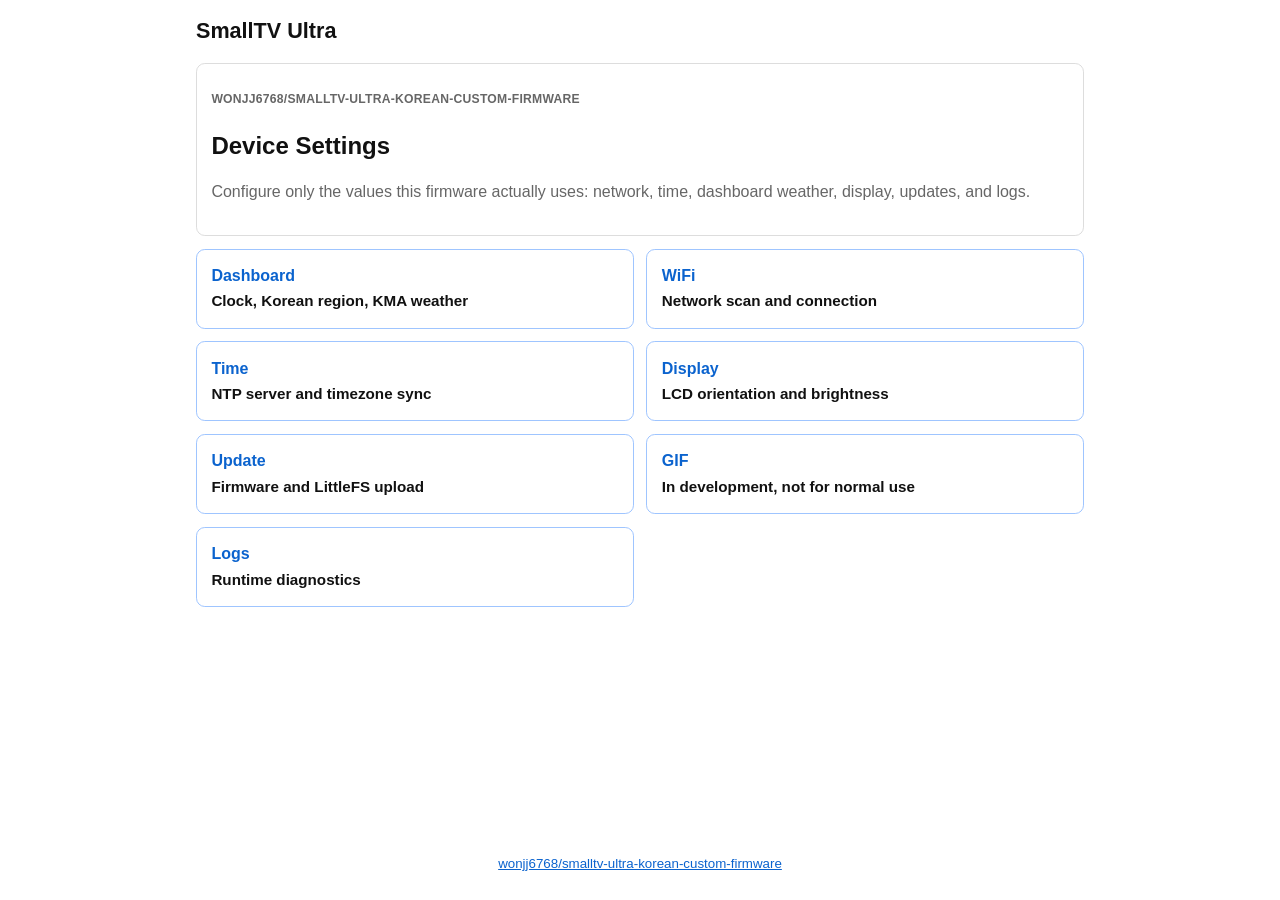
==== commit 69d21804: "Align README and KMA forecast display" ====
--- a/data/web/index.html
+++ b/data/web/index.html
@@ -18,7 +18,7 @@
           <h2>Device Settings</h2>
           <p>
             Configure only the values this firmware actually uses: network,
-            time, dashboard weather, screen rotation, updates, logs, and reset.
+            time, dashboard weather, display, updates, and logs.
           </p>
         </div>
 
